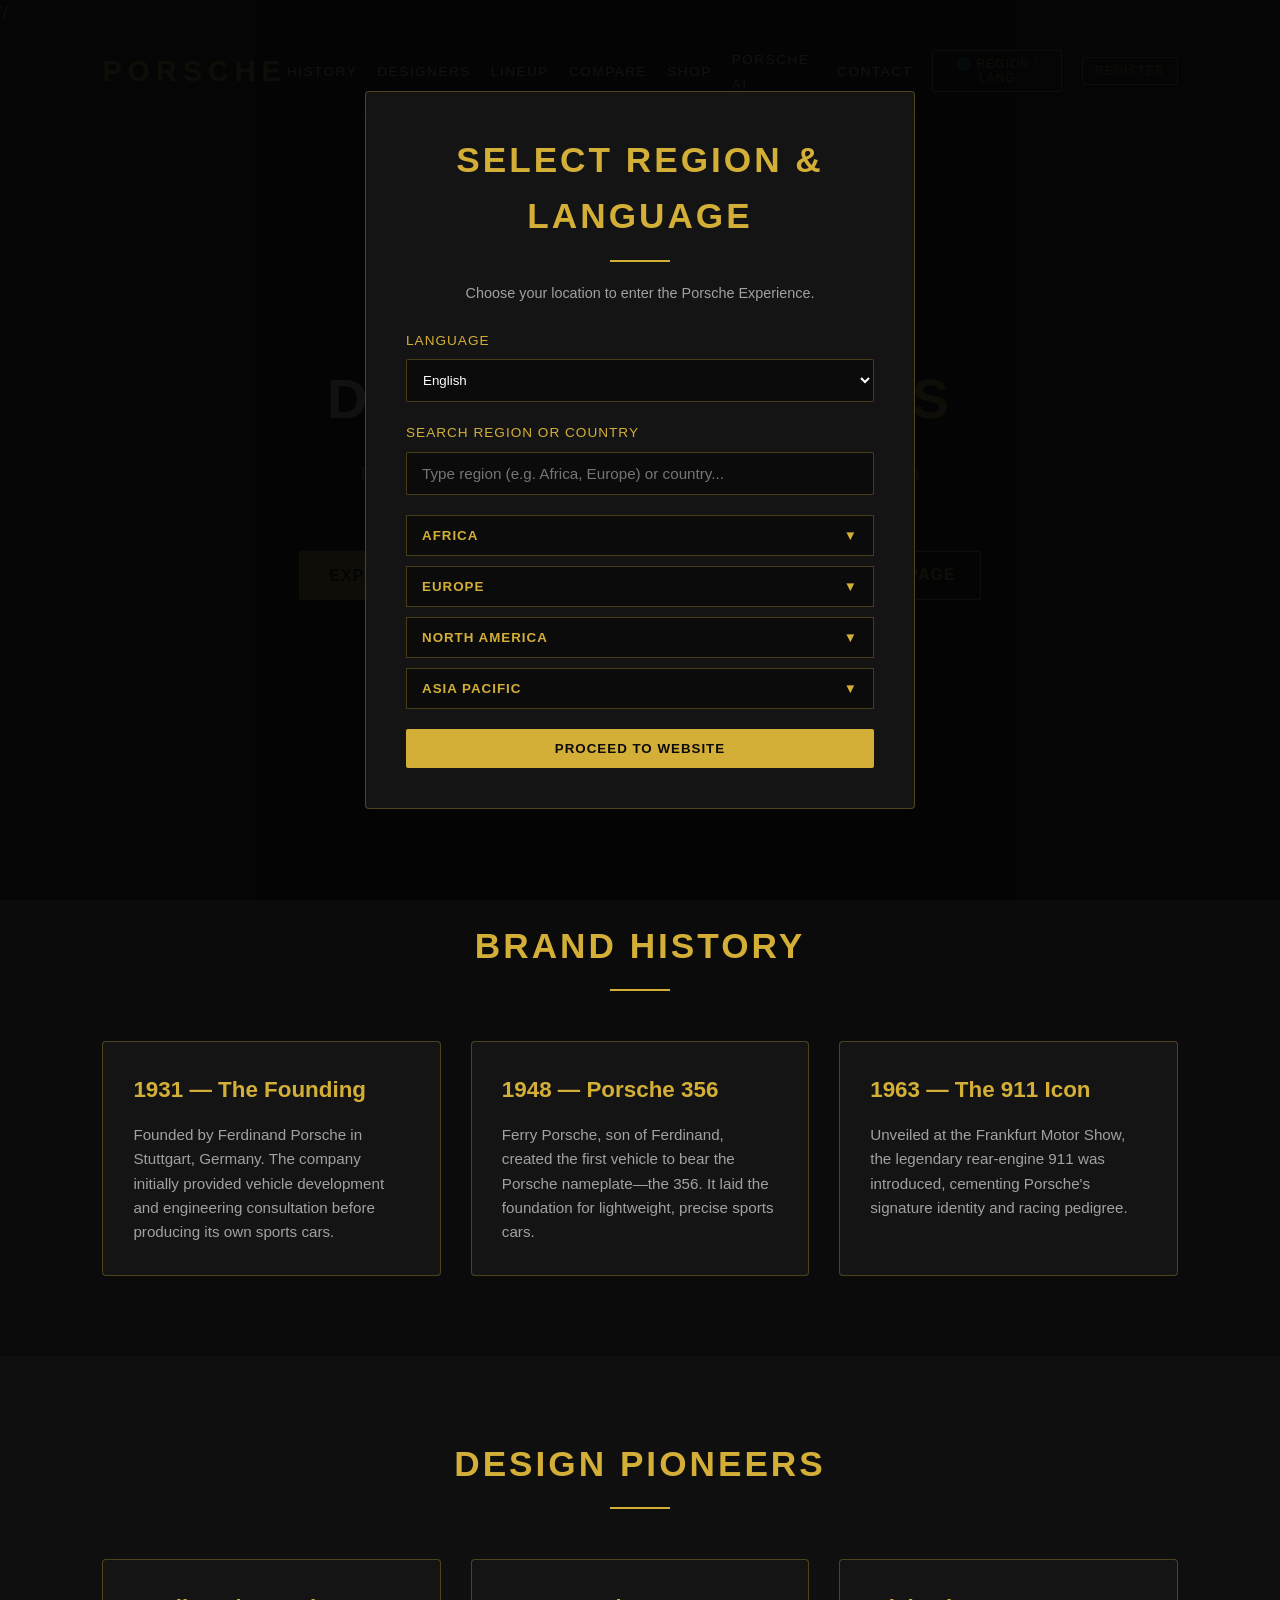
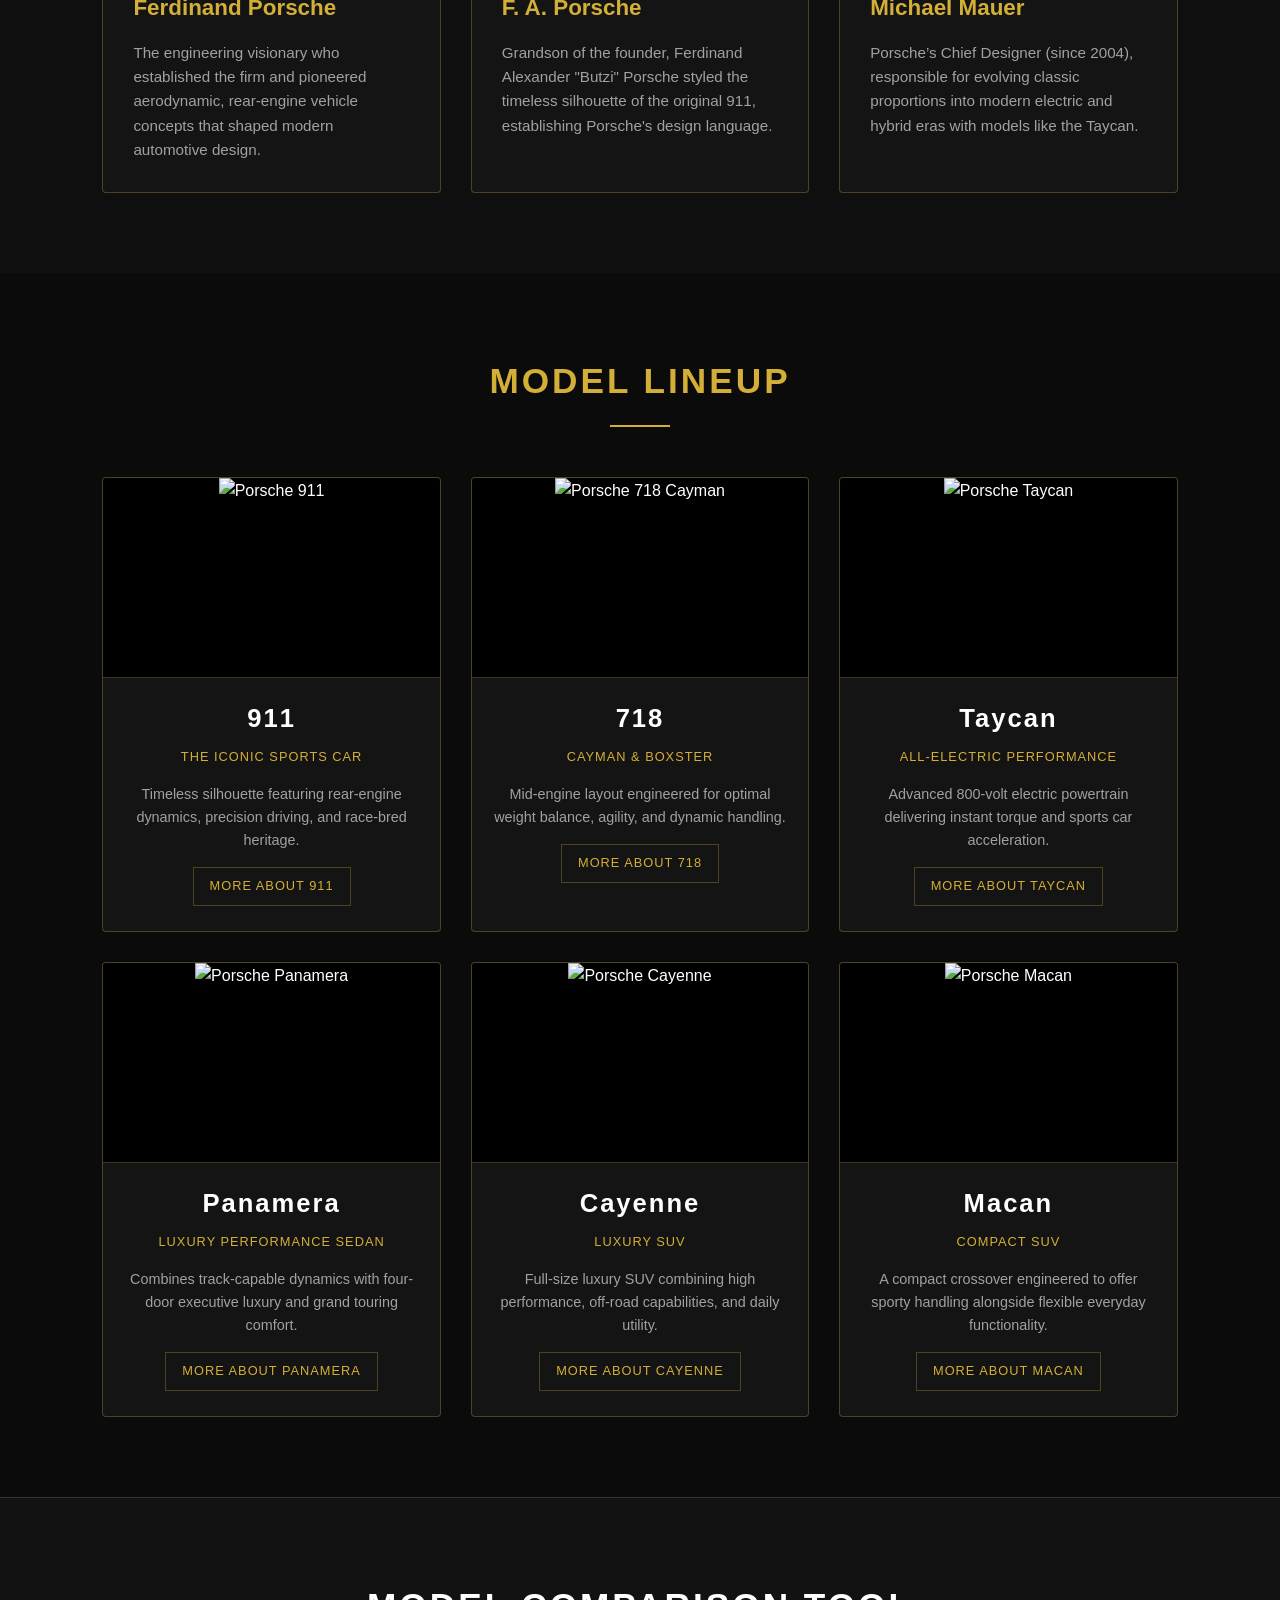
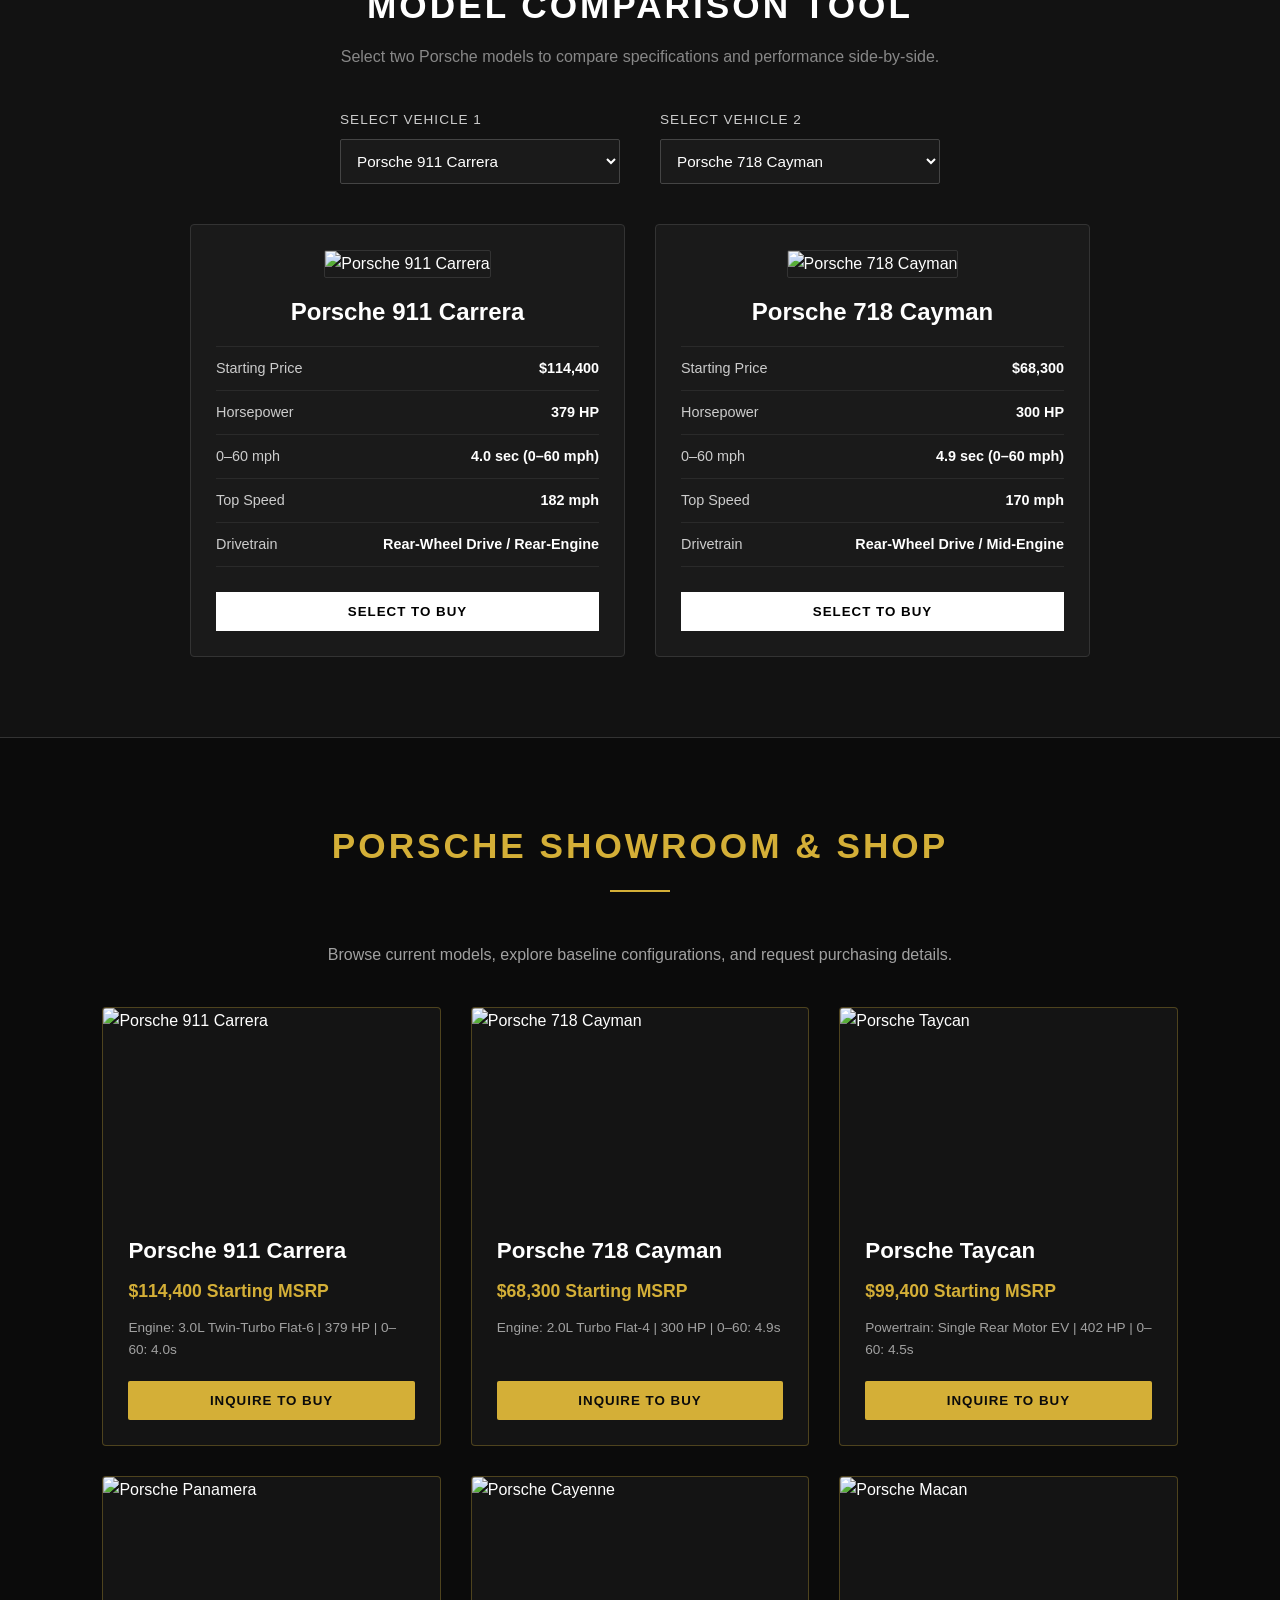
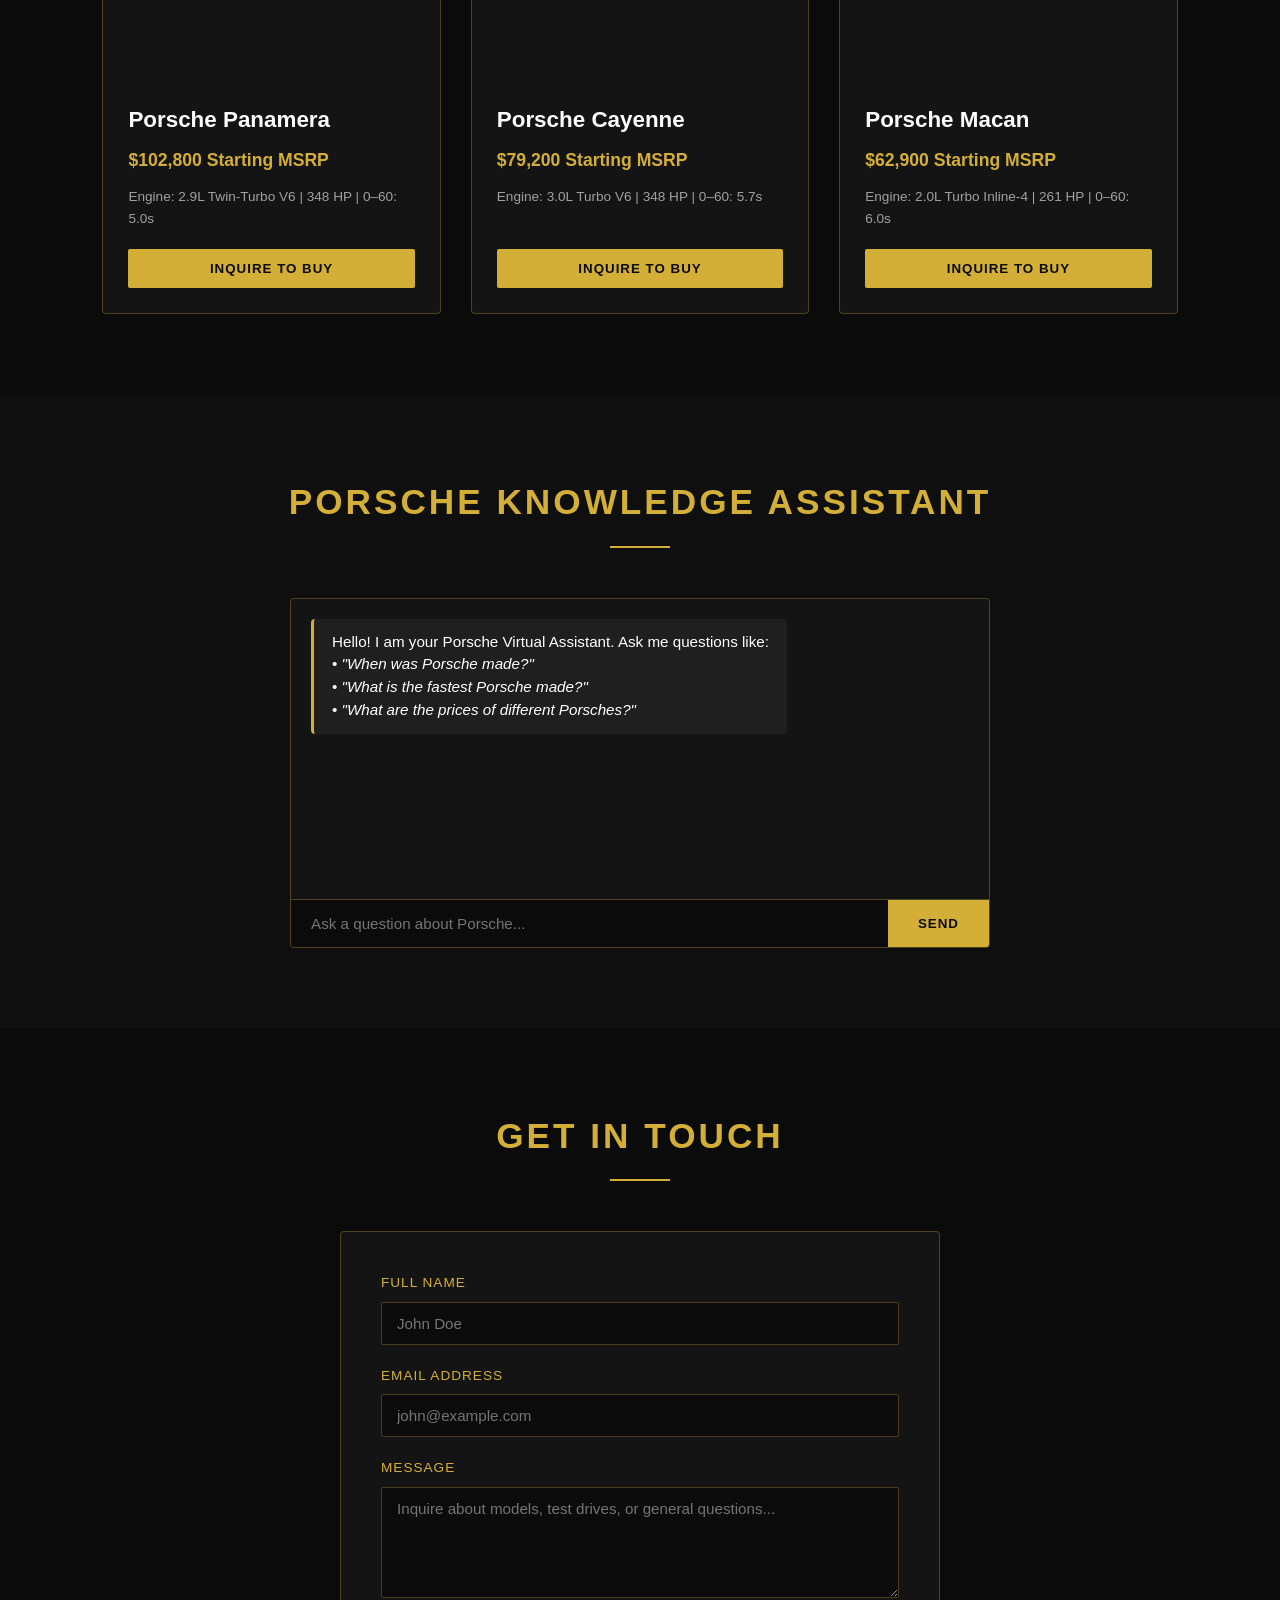
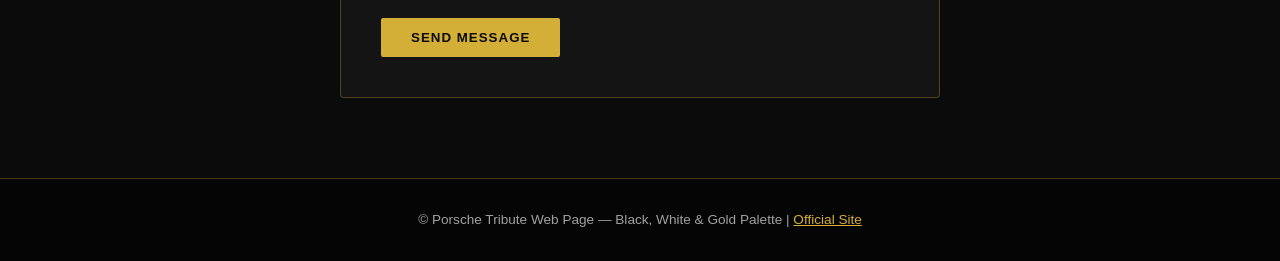
==== index.html @ 39c70fcd "Add files via upload" ====
<!DOCTYPE html>
<html lang="en">
<head>
  <meta charset="UTF-8">
  <meta name="viewport" content="width=device-width, initial-scale=1.0">
  <title>Porsche - Heritage, Compare & Shop</title>
  <link rel="stylesheet" href="newcss.css">
</head>
'/<body>

  <div id="regionGateway" class="gateway-overlay">
    <div class="gateway-card">
      <h2 class="section-title">Select Region & Language</h2>
      <p class="gateway-subtitle">Choose your location to enter the Porsche Experience.</p>
      
      <div class="form-group">
        <label for="languageSelect">Language</label>
        <select id="languageSelect">
          <option value="en">English</option>
          <option value="de">Deutsch (German)</option>
          <option value="fr">Français (French)</option>
          <option value="es">Español (Spanish)</option>
        </select>
      </div>

      <div class="form-group">
        <label for="regionSearch">Search Region or Country</label>
        <input type="text" id="regionSearch" placeholder="Type region (e.g. Africa, Europe) or country...">
      </div>

      <div class="region-list" id="regionList">
        <div class="region-item" data-region="africa">
          <button class="region-btn">Africa <span class="arrow">&#9660;</span></button>
          <ul class="country-list">
            <li><a href="#" class="country-link">South Africa</a></li>
            <li><a href="#" class="country-link">Egypt</a></li>
            <li><a href="#" class="country-link">Nigeria</a></li>
            <li><a href="#" class="country-link">Morocco</a></li>
            <li><a href="#" class="country-link">Kenya</a></li>
          </ul>
        </div>

        <div class="region-item" data-region="europe">
          <button class="region-btn">Europe <span class="arrow">&#9660;</span></button>
          <ul class="country-list">
            <li><a href="#" class="country-link">Germany</a></li>
            <li><a href="#" class="country-link">United Kingdom</a></li>
            <li><a href="#" class="country-link">France</a></li>
            <li><a href="#" class="country-link">Italy</a></li>
          </ul>
        </div>

        <div class="region-item" data-region="north america">
          <button class="region-btn">North America <span class="arrow">&#9660;</span></button>
          <ul class="country-list">
            <li><a href="#" class="country-link">United States</a></li>
            <li><a href="#" class="country-link">Canada</a></li>
            <li><a href="#" class="country-link">Mexico</a></li>
          </ul>
        </div>

        <div class="region-item" data-region="asia pacific">
          <button class="region-btn">Asia Pacific <span class="arrow">&#9660;</span></button>
          <ul class="country-list">
            <li><a href="#" class="country-link">Japan</a></li>
            <li><a href="#" class="country-link">China</a></li>
            <li><a href="#" class="country-link">Australia</a></li>
            <li><a href="#" class="country-link">Singapore</a></li>
          </ul>
        </div>
      </div>

      <button id="enterSiteBtn" class="btn" style="width: 100%; margin-top: 20px;">Proceed to Website</button>
    </div>
  </div>

  <header>
    <div class="logo">PORSCHE</div>
    <nav>
      <ul>
        <li><a href="#history">History</a></li>
        <li><a href="#designers">Designers</a></li>
        <li><a href="#models">Lineup</a></li>
        <li><a href="#compare">Compare</a></li>
        <li><a href="#shop">Shop</a></li>
        <li><a href="#ai-assistant">Porsche AI</a></li>
        <li><a href="#contact">Contact</a></li>
        <li><button class="btn-outline-sm" id="changeRegionBtn">🌐 Region / Lang</button></li>
        <li><button class="btn-outline-sm" id="openRegisterModal">Register</button></li>
      </ul>
    </nav>
  </header>

  <section class="hero">
    <div class="hero-badge" id="selectedRegionBadge">Region: Global | Lang: EN</div>
    <h1>Driven by <span>Dreams</span></h1>
    <p>Engineered with precision, designed for performance, and built on timeless heritage.</p>
    <div class="hero-buttons">
      <a href="#models" class="btn">Explore Lineup</a>
      <a href="#shop" class="btn-outline">Go to Shop</a>
      <a href="https://www.porsche.com" target="_blank" class="btn-outline">Official Porsche Page</a>
    </div>
  </section>

  <section id="history">
    <h2 class="section-title">Brand History</h2>
    <div class="history-grid">
      <div class="card">
        <h3>1931 — The Founding</h3>
        <p>Founded by Ferdinand Porsche in Stuttgart, Germany. The company initially provided vehicle development and engineering consultation before producing its own sports cars.</p>
      </div>
      <div class="card">
        <h3>1948 — Porsche 356</h3>
        <p>Ferry Porsche, son of Ferdinand, created the first vehicle to bear the Porsche nameplate—the 356. It laid the foundation for lightweight, precise sports cars.</p>
      </div>
      <div class="card">
        <h3>1963 — The 911 Icon</h3>
        <p>Unveiled at the Frankfurt Motor Show, the legendary rear-engine 911 was introduced, cementing Porsche's signature identity and racing pedigree.</p>
      </div>
    </div>
  </section>

  <section id="designers" class="dark-section">
    <h2 class="section-title">Design Pioneers</h2>
    <div class="history-grid">
      <div class="card">
        <h3>Ferdinand Porsche</h3>
        <p>The engineering visionary who established the firm and pioneered aerodynamic, rear-engine vehicle concepts that shaped modern automotive design.</p>
      </div>
      <div class="card">
        <h3>F. A. Porsche</h3>
        <p>Grandson of the founder, Ferdinand Alexander "Butzi" Porsche styled the timeless silhouette of the original 911, establishing Porsche's design language.</p>
      </div>
      <div class="card">
        <h3>Michael Mauer</h3>
        <p>Porsche’s Chief Designer (since 2004), responsible for evolving classic proportions into modern electric and hybrid eras with models like the Taycan.</p>
      </div>
    </div>
  </section>

  <section id="models">
    <h2 class="section-title">Model Lineup</h2>
    <div class="models-grid">
      
      <div class="model-card">
        <div class="image-container">
          <img src="https://images.unsplash.com/photo-1614162692292-7ac56d7f7f1e?auto=format&fit=crop&w=600&q=80" alt="Porsche 911">
        </div>
        <h3>911</h3>
        <span class="tag">The Iconic Sports Car</span>
        <p>Timeless silhouette featuring rear-engine dynamics, precision driving, and race-bred heritage.</p>
        <a href="https://www.porsche.com/usa/models/911/" target="_blank" class="btn-sm">More About 911</a>
      </div>

      <div class="model-card">
        <div class="image-container">
          <img src="https://images.unsplash.com/photo-1503376780353-7e6692767b70?auto=format&fit=crop&w=600&q=80" alt="Porsche 718 Cayman">
        </div>
        <h3>718</h3>
        <span class="tag">Cayman & Boxster</span>
        <p>Mid-engine layout engineered for optimal weight balance, agility, and dynamic handling.</p>
        <a href="https://www.porsche.com/usa/models/718/" target="_blank" class="btn-sm">More About 718</a>
      </div>

      <div class="model-card">
        <div class="image-container">
          <img src="https://images.unsplash.com/photo-1611821064430-0d40291d0f0b?auto=format&fit=crop&w=600&q=80" alt="Porsche Taycan">
        </div>
        <h3>Taycan</h3>
        <span class="tag">All-Electric Performance</span>
        <p>Advanced 800-volt electric powertrain delivering instant torque and sports car acceleration.</p>
        <a href="https://www.porsche.com/usa/models/taycan/" target="_blank" class="btn-sm">More About Taycan</a>
      </div>

      <div class="model-card">
        <div class="image-container">
          <img src="https://images.unsplash.com/photo-1580273916550-e323be2ae537?auto=format&fit=crop&w=600&q=80" alt="Porsche Panamera">
        </div>
        <h3>Panamera</h3>
        <span class="tag">Luxury Performance Sedan</span>
        <p>Combines track-capable dynamics with four-door executive luxury and grand touring comfort.</p>
        <a href="https://www.porsche.com/usa/models/panamera/" target="_blank" class="btn-sm">More About Panamera</a>
      </div>

      <div class="model-card">
        <div class="image-container">
          <img src="https://images.unsplash.com/photo-1542282088-72c9c27ed0cd?auto=format&fit=crop&w=600&q=80" alt="Porsche Cayenne">
        </div>
        <h3>Cayenne</h3>
        <span class="tag">Luxury SUV</span>
        <p>Full-size luxury SUV combining high performance, off-road capabilities, and daily utility.</p>
        <a href="https://www.porsche.com/usa/models/cayenne/" target="_blank" class="btn-sm">More About Cayenne</a>
      </div>

      <div class="model-card">
        <div class="image-container">
          <img src="https://images.unsplash.com/photo-1617814076367-b759c7d7e738?auto=format&fit=crop&w=600&q=80" alt="Porsche Macan">
        </div>
        <h3>Macan</h3>
        <span class="tag">Compact SUV</span>
        <p>A compact crossover engineered to offer sporty handling alongside flexible everyday functionality.</p>
        <a href="https://www.porsche.com/usa/models/macan/" target="_blank" class="btn-sm">More About Macan</a>
      </div>

    </div>
  </section>

  <section id="compare" class="compare-section">
    <h2 class="compare-title">Model Comparison Tool</h2>
    <p class="compare-subtitle">Select two Porsche models to compare specifications and performance side-by-side.</p>
    
    <div class="compare-selectors">
      <div class="select-box">
        <label for="carSelect1">Select Vehicle 1</label>
        <select id="carSelect1">
          <option value="911">Porsche 911 Carrera</option>
          <option value="718">Porsche 718 Cayman</option>
          <option value="taycan">Porsche Taycan</option>
          <option value="panamera">Porsche Panamera</option>
          <option value="cayenne">Porsche Cayenne</option>
          <option value="macan">Porsche Macan</option>
        </select>
      </div>

      <div class="select-box">
        <label for="carSelect2">Select Vehicle 2</label>
        <select id="carSelect2">
          <option value="718">Porsche 718 Cayman</option>
          <option value="911">Porsche 911 Carrera</option>
          <option value="taycan">Porsche Taycan</option>
          <option value="panamera">Porsche Panamera</option>
          <option value="cayenne">Porsche Cayenne</option>
          <option value="macan">Porsche Macan</option>
        </select>
      </div>
    </div>

    <div class="compare-grid">
      <div class="compare-card" id="compareCard1">
        </div>
      <div class="compare-card" id="compareCard2">
        </div>
    </div>
  </section>

  <section id="shop">
    <h2 class="section-title">Porsche Showroom & Shop</h2>
    <p style="text-align: center; color: var(--text-gray); margin-bottom: 40px;">Browse current models, explore baseline configurations, and request purchasing details.</p>
    
    <div class="shop-grid">
      <div class="shop-card">
        <img src="https://images.unsplash.com/photo-1614162692292-7ac56d7f7f1e?auto=format&fit=crop&w=600&q=80" alt="Porsche 911 Carrera">
        <div class="shop-content">
          <h3>Porsche 911 Carrera</h3>
          <p class="price">$114,400 Starting MSRP</p>
          <p class="desc">Engine: 3.0L Twin-Turbo Flat-6 | 379 HP | 0–60: 4.0s</p>
          <button class="btn buy-btn" data-model="Porsche 911 Carrera">Inquire to Buy</button>
        </div>
      </div>

      <div class="shop-card">
        <img src="https://images.unsplash.com/photo-1503376780353-7e6692767b70?auto=format&fit=crop&w=600&q=80" alt="Porsche 718 Cayman">
        <div class="shop-content">
          <h3>Porsche 718 Cayman</h3>
          <p class="price">$68,300 Starting MSRP</p>
          <p class="desc">Engine: 2.0L Turbo Flat-4 | 300 HP | 0–60: 4.9s</p>
          <button class="btn buy-btn" data-model="Porsche 718 Cayman">Inquire to Buy</button>
        </div>
      </div>

      <div class="shop-card">
        <img src="https://images.unsplash.com/photo-1611821064430-0d40291d0f0b?auto=format&fit=crop&w=600&q=80" alt="Porsche Taycan">
        <div class="shop-content">
          <h3>Porsche Taycan</h3>
          <p class="price">$99,400 Starting MSRP</p>
          <p class="desc">Powertrain: Single Rear Motor EV | 402 HP | 0–60: 4.5s</p>
          <button class="btn buy-btn" data-model="Porsche Taycan">Inquire to Buy</button>
        </div>
      </div>

      <div class="shop-card">
        <img src="https://images.unsplash.com/photo-1580273916550-e323be2ae537?auto=format&fit=crop&w=600&q=80" alt="Porsche Panamera">
        <div class="shop-content">
          <h3>Porsche Panamera</h3>
          <p class="price">$102,800 Starting MSRP</p>
          <p class="desc">Engine: 2.9L Twin-Turbo V6 | 348 HP | 0–60: 5.0s</p>
          <button class="btn buy-btn" data-model="Porsche Panamera">Inquire to Buy</button>
        </div>
      </div>

      <div class="shop-card">
        <img src="https://images.unsplash.com/photo-1542282088-72c9c27ed0cd?auto=format&fit=crop&w=600&q=80" alt="Porsche Cayenne">
        <div class="shop-content">
          <h3>Porsche Cayenne</h3>
          <p class="price">$79,200 Starting MSRP</p>
          <p class="desc">Engine: 3.0L Turbo V6 | 348 HP | 0–60: 5.7s</p>
          <button class="btn buy-btn" data-model="Porsche Cayenne">Inquire to Buy</button>
        </div>
      </div>

      <div class="shop-card">
        <img src="https://images.unsplash.com/photo-1617814076367-b759c7d7e738?auto=format&fit=crop&w=600&q=80" alt="Porsche Macan">
        <div class="shop-content">
          <h3>Porsche Macan</h3>
          <p class="price">$62,900 Starting MSRP</p>
          <p class="desc">Engine: 2.0L Turbo Inline-4 | 261 HP | 0–60: 6.0s</p>
          <button class="btn buy-btn" data-model="Porsche Macan">Inquire to Buy</button>
        </div>
      </div>
    </div>
  </section>

  <section id="ai-assistant" class="dark-section">
    <h2 class="section-title">Porsche Knowledge Assistant</h2>
    <div class="ai-chat-container">
      <div class="chat-window" id="chatWindow">
        <div class="chat-message ai">
          Hello! I am your Porsche Virtual Assistant. Ask me questions like:
          <br>• <em>"When was Porsche made?"</em>
          <br>• <em>"What is the fastest Porsche made?"</em>
          <br>• <em>"What are the prices of different Porsches?"</em>
        </div>
      </div>
      <form id="chatForm" class="chat-input-area">
        <input type="text" id="userInput" placeholder="Ask a question about Porsche..." required autocomplete="off">
        <button type="submit" class="btn">Send</button>
      </form>
    </div>
  </section>

  <section id="contact">
    <h2 class="section-title">Get In Touch</h2>
    <form class="form-container" id="contactForm">
      <div class="form-group">
        <label for="contactName">Full Name</label>
        <input type="text" id="contactName" placeholder="John Doe" required>
      </div>
      <div class="form-group">
        <label for="contactEmail">Email Address</label>
        <input type="email" id="contactEmail" placeholder="john@example.com" required>
      </div>
      <div class="form-group">
        <label for="contactMessage">Message</label>
        <textarea id="contactMessage" rows="5" placeholder="Inquire about models, test drives, or general questions..." required></textarea>
      </div>
      <button type="submit" class="btn">Send Message</button>
    </form>
  </section>

  <div class="modal-backdrop" id="registerModal">
    <div class="modal-content">
      <span class="close-modal" id="closeRegisterModal">&times;</span>
      <h2 class="section-title" style="margin-bottom: 20px;">Create Porsche Account</h2>
      <form id="registerForm">
        <div class="form-group">
          <label for="regUsername">Username</label>
          <input type="text" id="regUsername" placeholder="Choose a username" required>
        </div>
        <div class="form-group">
          <label for="regEmail">Email Address</label>
          <input type="email" id="regEmail" placeholder="yourname@domain.com" required>
        </div>
        <div class="form-group">
          <label for="regPassword">Password</label>
          <input type="password" id="regPassword" placeholder="Enter password" required>
        </div>
        <button type="submit" class="btn" style="width: 100%;">Create Account</button>
      </form>
    </div>
  </div>

  <footer>
    <p>&copy; Porsche Tribute Web Page — Black, White & Gold Palette | <a href="https://www.porsche.com" target="_blank" style="color: var(--gold);">Official Site</a></p>
  </footer>

  <script src="por.js"></script>
</body>
</html>
---- newcss.css ----
/* RESET & BASE STYLES */
* {
  margin: 0;
  padding: 0;
  box-sizing: border-box;
  font-family: 'Segoe UI', Tahoma, Geneva, Verdana, sans-serif;
}

:root {
  --bg-black: #0b0b0b;
  --card-bg: #141414;
  --gold: #d4af37;
  --gold-hover: #f3e5ab;
  --text-white: #ffffff;
  --text-gray: #a1a1a1;
  --border-gold: rgba(212, 175, 55, 0.3);
}

body {
  background-color: var(--bg-black);
  color: var(--text-white);
  line-height: 1.6;
}

/* REGION GATEWAY OVERLAY */
.gateway-overlay {
  position: fixed;
  top: 0;
  left: 0;
  width: 100%;
  height: 100%;
  background-color: rgba(5, 5, 5, 0.95);
  z-index: 3000;
  display: flex;
  justify-content: center;
  align-items: center;
  padding: 20px;
}

.gateway-card {
  background-color: var(--card-bg);
  border: 1px solid var(--border-gold);
  padding: 40px;
  max-width: 550px;
  width: 100%;
  max-height: 90vh;
  overflow-y: auto;
  border-radius: 4px;
}

.gateway-subtitle {
  text-align: center;
  color: var(--text-gray);
  margin-top: -30px;
  margin-bottom: 25px;
  font-size: 0.9rem;
}

.gateway-card select {
  width: 100%;
  padding: 12px;
  background-color: #0b0b0b;
  border: 1px solid var(--border-gold);
  color: var(--text-white);
  border-radius: 2px;
  outline: none;
}

.region-list {
  margin-top: 15px;
  display: flex;
  flex-direction: column;
  gap: 10px;
}

.region-btn {
  width: 100%;
  padding: 12px 15px;
  background-color: #0b0b0b;
  border: 1px solid var(--border-gold);
  color: var(--gold);
  text-align: left;
  font-weight: bold;
  cursor: pointer;
  display: flex;
  justify-content: space-between;
  align-items: center;
  text-transform: uppercase;
  letter-spacing: 1px;
}

.country-list {
  display: none;
  list-style: none;
  padding: 10px 15px;
  background-color: #1a1a1a;
  border: 1px solid rgba(212, 175, 55, 0.1);
  margin-top: -1px;
}

.country-list.active {
  display: block;
}

.country-list li {
  padding: 6px 0;
}

.country-link {
  color: var(--text-gray);
  text-decoration: none;
  font-size: 0.9rem;
  transition: color 0.2s;
}

.country-link:hover {
  color: var(--gold);
}

/* NAVIGATION */
header {
  display: flex;
  justify-content: space-between;
  align-items: center;
  padding: 20px 8%;
  background: rgba(11, 11, 11, 0.95);
  position: sticky;
  top: 0;
  z-index: 1000;
  border-bottom: 1px solid var(--border-gold);
}

.logo {
  font-size: 1.8rem;
  font-weight: 800;
  letter-spacing: 6px;
  color: var(--gold);
  text-transform: uppercase;
}

nav ul {
  display: flex;
  list-style: none;
  gap: 20px;
  align-items: center;
}

nav a {
  color: var(--text-white);
  text-decoration: none;
  font-size: 0.85rem;
  text-transform: uppercase;
  letter-spacing: 1.5px;
  transition: color 0.3s;
}

nav a:hover {
  color: var(--gold);
}

/* BUTTON STYLES */
.btn {
  display: inline-block;
  padding: 12px 30px;
  color: var(--bg-black);
  background-color: var(--gold);
  text-decoration: none;
  font-weight: bold;
  text-transform: uppercase;
  letter-spacing: 1px;
  border: none;
  border-radius: 2px;
  cursor: pointer;
  transition: background-color 0.3s, transform 0.2s;
}

.btn:hover {
  background-color: var(--gold-hover);
  transform: translateY(-2px);
}

.btn-outline {
  display: inline-block;
  padding: 10px 24px;
  color: var(--gold);
  background-color: transparent;
  border: 1px solid var(--gold);
  text-decoration: none;
  font-weight: bold;
  text-transform: uppercase;
  letter-spacing: 1px;
  border-radius: 2px;
  cursor: pointer;
  transition: all 0.3s;
}

.btn-outline:hover {
  background-color: var(--gold);
  color: var(--bg-black);
}

.btn-outline-sm {
  padding: 6px 12px;
  font-size: 0.75rem;
  color: var(--gold);
  background: transparent;
  border: 1px solid var(--gold);
  cursor: pointer;
  border-radius: 2px;
  text-transform: uppercase;
  letter-spacing: 1px;
}

.btn-outline-sm:hover {
  background-color: var(--gold);
  color: var(--bg-black);
}

.btn-sm {
  display: inline-block;
  margin-top: 15px;
  padding: 8px 16px;
  color: var(--gold);
  border: 1px solid var(--border-gold);
  text-decoration: none;
  font-size: 0.8rem;
  text-transform: uppercase;
  letter-spacing: 1px;
  transition: all 0.3s;
}

.btn-sm:hover {
  border-color: var(--gold);
  background-color: var(--gold);
  color: var(--bg-black);
}

/* HERO SECTION */
.hero {
  height: 80vh;
  display: flex;
  flex-direction: column;
  justify-content: center;
  align-items: center;
  text-align: center;
  padding: 0 20px;
  background: radial-gradient(circle at center, #1f1a0d 0%, var(--bg-black) 70%);
  border-bottom: 1px solid var(--border-gold);
  position: relative;
}

.hero-badge {
  position: absolute;
  top: 20px;
  padding: 4px 12px;
  border: 1px solid var(--border-gold);
  color: var(--gold);
  font-size: 0.75rem;
  text-transform: uppercase;
  letter-spacing: 1px;
  border-radius: 2px;
}

.hero h1 {
  font-size: 3.5rem;
  text-transform: uppercase;
  letter-spacing: 4px;
  margin-bottom: 15px;
  color: var(--text-white);
}

.hero span {
  color: var(--gold);
}

.hero p {
  font-size: 1.2rem;
  color: var(--text-gray);
  max-width: 600px;
  margin-bottom: 30px;
}

.hero-buttons {
  display: flex;
  gap: 15px;
}

/* SECTIONS GENERAL */
section {
  padding: 80px 8%;
}

.dark-section {
  background-color: #0f0f0f;
}

.section-title {
  text-align: center;
  font-size: 2.2rem;
  text-transform: uppercase;
  letter-spacing: 3px;
  margin-bottom: 50px;
  color: var(--gold);
  position: relative;
}

.section-title::after {
  content: '';
  display: block;
  width: 60px;
  height: 2px;
  background-color: var(--gold);
  margin: 15px auto 0;
}

/* HISTORY & DESIGNERS */
.history-grid {
  display: grid;
  grid-template-columns: repeat(auto-fit, minmax(300px, 1fr));
  gap: 30px;
}

.card {
  background-color: var(--card-bg);
  border: 1px solid var(--border-gold);
  padding: 30px;
  border-radius: 4px;
  transition: transform 0.3s, border-color 0.3s;
}

.card:hover {
  transform: translateY(-5px);
  border-color: var(--gold);
}

.card h3 {
  font-size: 1.4rem;
  color: var(--gold);
  margin-bottom: 15px;
}

.card p {
  color: var(--text-gray);
  font-size: 0.95rem;
}

/* MODELS GRID */
.models-grid {
  display: grid;
  grid-template-columns: repeat(auto-fit, minmax(300px, 1fr));
  gap: 30px;
}

.model-card {
  background-color: var(--card-bg);
  border: 1px solid var(--border-gold);
  border-radius: 4px;
  overflow: hidden;
  text-align: center;
  padding-bottom: 25px;
  transition: border-color 0.3s, transform 0.3s;
}

.model-card:hover {
  border-color: var(--gold);
  transform: translateY(-5px);
}

.image-container {
  width: 100%;
  height: 200px;
  overflow: hidden;
  background-color: #000;
  margin-bottom: 20px;
  border-bottom: 1px solid var(--border-gold);
}

.image-container img {
  width: 100%;
  height: 100%;
  object-fit: cover;
  transition: transform 0.5s;
}

.model-card:hover .image-container img {
  transform: scale(1.05);
}

.model-card h3 {
  font-size: 1.6rem;
  letter-spacing: 2px;
  margin-bottom: 5px;
}

.model-card .tag {
  display: inline-block;
  color: var(--gold);
  font-size: 0.8rem;
  text-transform: uppercase;
  letter-spacing: 1px;
  margin-bottom: 15px;
}

.model-card p {
  color: var(--text-gray);
  font-size: 0.9rem;
  padding: 0 20px;
}

/* COMPARISON TOOL (BLACK, WHITE & GREY THEME) */
.compare-section {
  background-color: #121212;
  border-top: 1px solid #333;
  border-bottom: 1px solid #333;
}

.compare-title {
  text-align: center;
  font-size: 2.2rem;
  text-transform: uppercase;
  letter-spacing: 3px;
  margin-bottom: 10px;
  color: #ffffff;
}

.compare-subtitle {
  text-align: center;
  color: #888888;
  margin-bottom: 40px;
}

.compare-selectors {
  display: flex;
  justify-content: center;
  gap: 40px;
  margin-bottom: 40px;
  flex-wrap: wrap;
}

.select-box {
  display: flex;
  flex-direction: column;
  width: 280px;
}

.select-box label {
  color: #cccccc;
  font-size: 0.85rem;
  text-transform: uppercase;
  letter-spacing: 1px;
  margin-bottom: 8px;
}

.select-box select {
  padding: 12px;
  background-color: #1a1a1a;
  border: 1px solid #444;
  color: #ffffff;
  border-radius: 2px;
  font-size: 0.95rem;
  outline: none;
}

.compare-grid {
  display: grid;
  grid-template-columns: repeat(auto-fit, minmax(320px, 1fr));
  gap: 30px;
  max-width: 900px;
  margin: 0 auto;
}

.compare-card {
  background-color: #1a1a1a;
  border: 1px solid #333;
  padding: 25px;
  border-radius: 4px;
  text-align: center;
}

.compare-card img {
  width: 100%;
  height: 180px;
  object-fit: cover;
  border-radius: 2px;
  margin-bottom: 15px;
  border: 1px solid #333;
}

.compare-card h3 {
  font-size: 1.5rem;
  color: #ffffff;
  margin-bottom: 15px;
}

.stat-list {
  list-style: none;
  text-align: left;
  margin-bottom: 25px;
  border-top: 1px solid #2a2a2a;
}

.stat-list li {
  padding: 10px 0;
  border-bottom: 1px solid #2a2a2a;
  color: #cccccc;
  font-size: 0.9rem;
  display: flex;
  justify-content: space-between;
}

.stat-list li strong {
  color: #ffffff;
}

.compare-buy-btn {
  width: 100%;
  padding: 12px;
  background-color: #ffffff;
  color: #000000;
  border: none;
  font-weight: bold;
  text-transform: uppercase;
  letter-spacing: 1px;
  cursor: pointer;
  transition: background-color 0.2s;
}

.compare-buy-btn:hover {
  background-color: #cccccc;
}

/* SHOPPING SECTION */
.shop-grid {
  display: grid;
  grid-template-columns: repeat(auto-fit, minmax(300px, 1fr));
  gap: 30px;
}

.shop-card {
  background-color: var(--card-bg);
  border: 1px solid var(--border-gold);
  border-radius: 4px;
  overflow: hidden;
  display: flex;
  flex-direction: column;
}

.shop-card img {
  width: 100%;
  height: 200px;
  object-fit: cover;
}

.shop-content {
  padding: 25px;
  display: flex;
  flex-direction: column;
  flex: 1;
}

.shop-content h3 {
  font-size: 1.4rem;
  color: var(--text-white);
  margin-bottom: 8px;
}

.shop-content .price {
  color: var(--gold);
  font-weight: bold;
  font-size: 1.1rem;
  margin-bottom: 12px;
}

.shop-content .desc {
  color: var(--text-gray);
  font-size: 0.85rem;
  margin-bottom: 20px;
  flex: 1;
}

/* AI CHAT CONTAINER */
.ai-chat-container {
  max-width: 700px;
  margin: 0 auto;
  background-color: var(--card-bg);
  border: 1px solid var(--border-gold);
  border-radius: 4px;
  overflow: hidden;
}

.chat-window {
  height: 300px;
  padding: 20px;
  overflow-y: auto;
  display: flex;
  flex-direction: column;
  gap: 15px;
}

.chat-message {
  padding: 12px 18px;
  border-radius: 4px;
  font-size: 0.95rem;
  max-width: 85%;
  line-height: 1.5;
}

.chat-message.ai {
  background-color: #1f1f1f;
  color: var(--text-white);
  border-left: 3px solid var(--gold);
  align-self: flex-start;
}

.chat-message.user {
  background-color: var(--gold);
  color: var(--bg-black);
  align-self: flex-end;
  font-weight: 600;
}

.chat-input-area {
  display: flex;
  border-top: 1px solid var(--border-gold);
}

.chat-input-area input {
  flex: 1;
  padding: 15px 20px;
  background-color: #0b0b0b;
  border: none;
  color: var(--text-white);
  font-size: 0.95rem;
  outline: none;
}

.chat-input-area button {
  border-radius: 0;
}

/* FORMS (CONTACT & REGISTER) */
.form-container {
  max-width: 600px;
  margin: 0 auto;
  background-color: var(--card-bg);
  padding: 40px;
  border: 1px solid var(--border-gold);
  border-radius: 4px;
}

.form-group {
  margin-bottom: 20px;
  display: flex;
  flex-direction: column;
}

.form-group label {
  color: var(--gold);
  font-size: 0.85rem;
  text-transform: uppercase;
  letter-spacing: 1px;
  margin-bottom: 8px;
}

.form-group input, .form-group textarea {
  padding: 12px 15px;
  background-color: #0b0b0b;
  border: 1px solid var(--border-gold);
  color: var(--text-white);
  border-radius: 2px;
  font-size: 0.95rem;
  outline: none;
}

.form-group input:focus, .form-group textarea:focus {
  border-color: var(--gold);
}

/* MODAL */
.modal-backdrop {
  display: none;
  position: fixed;
  top: 0;
  left: 0;
  width: 100%;
  height: 100%;
  background-color: rgba(0, 0, 0, 0.85);
  z-index: 2000;
  justify-content: center;
  align-items: center;
}

.modal-content {
  background-color: var(--card-bg);
  border: 1px solid var(--border-gold);
  padding: 40px;
  width: 90%;
  max-width: 450px;
  border-radius: 4px;
  position: relative;
}

.close-modal {
  position: absolute;
  top: 15px;
  right: 20px;
  color: var(--gold);
  font-size: 1.8rem;
  cursor: pointer;
}

/* FOOTER */
footer {
  background-color: #050505;
  text-align: center;
  padding: 30px;
  border-top: 1px solid var(--border-gold);
  color: var(--text-gray);
  font-size: 0.85rem;
}
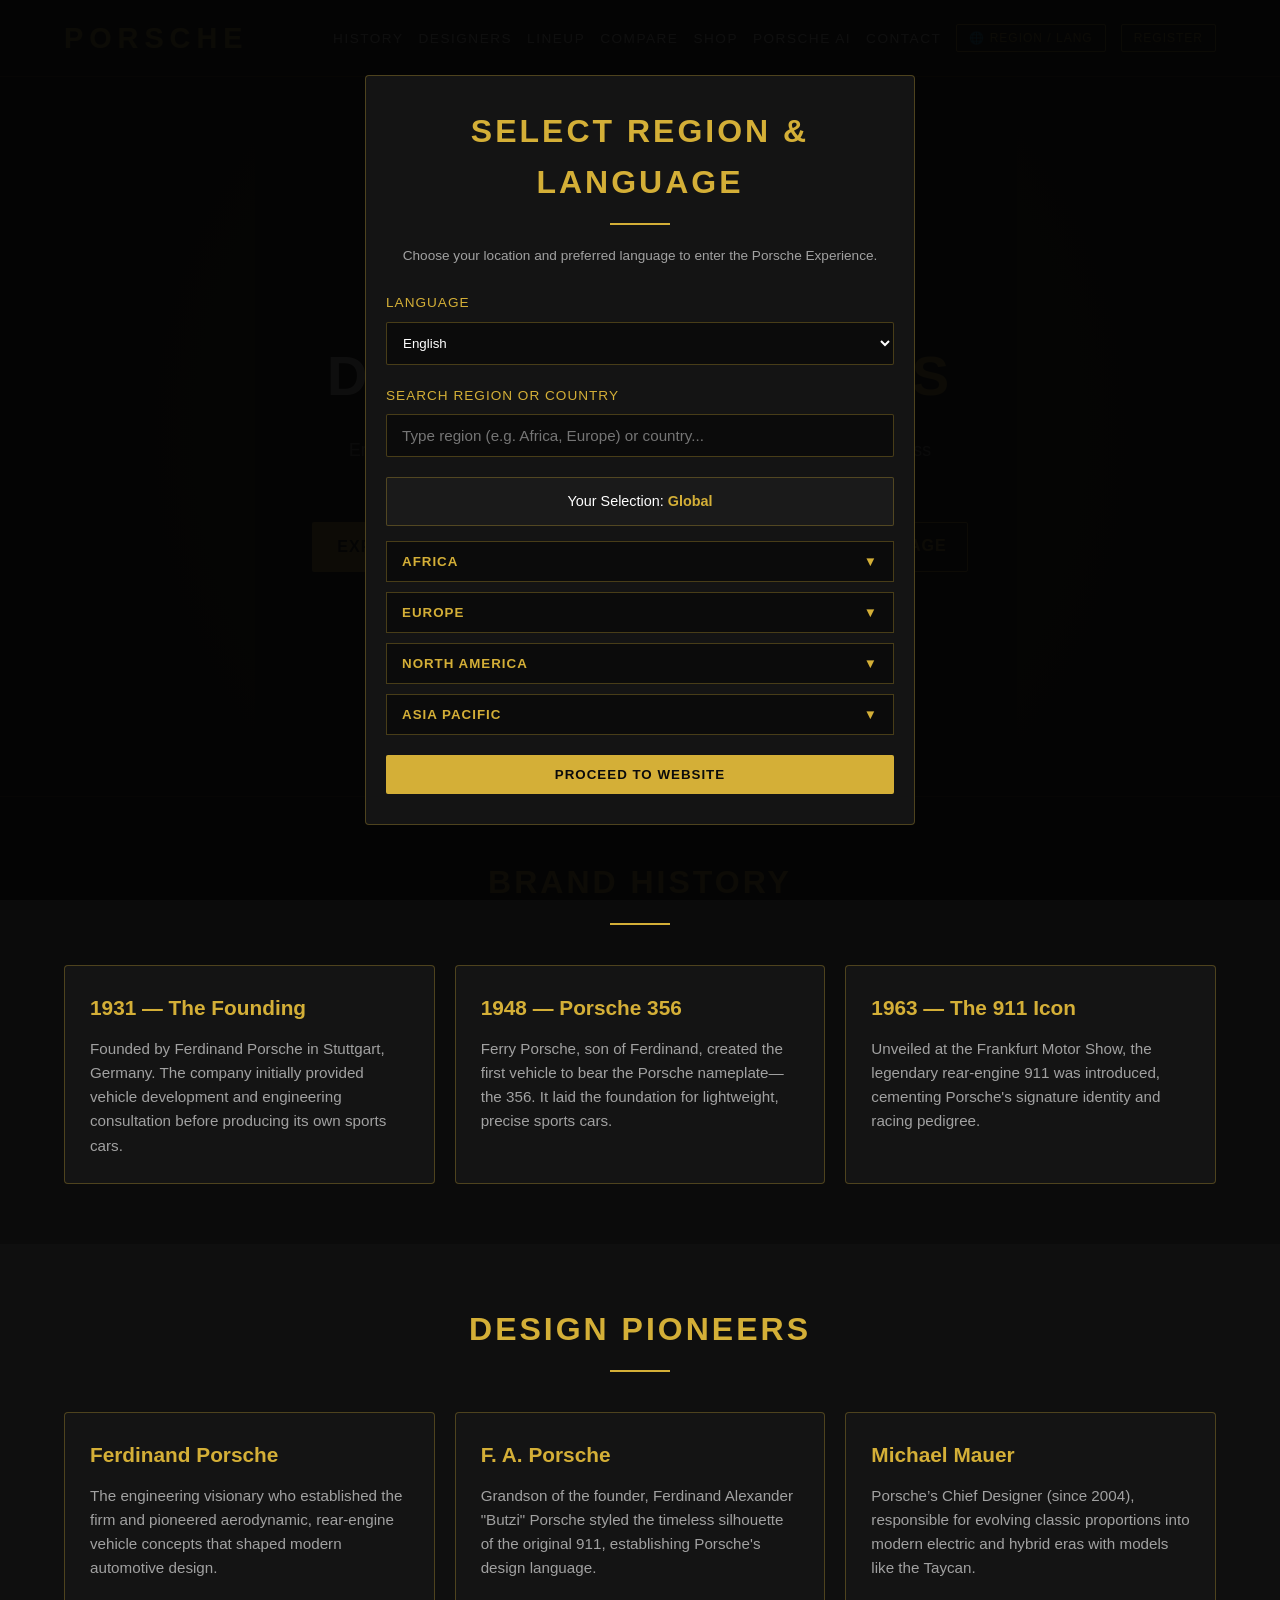
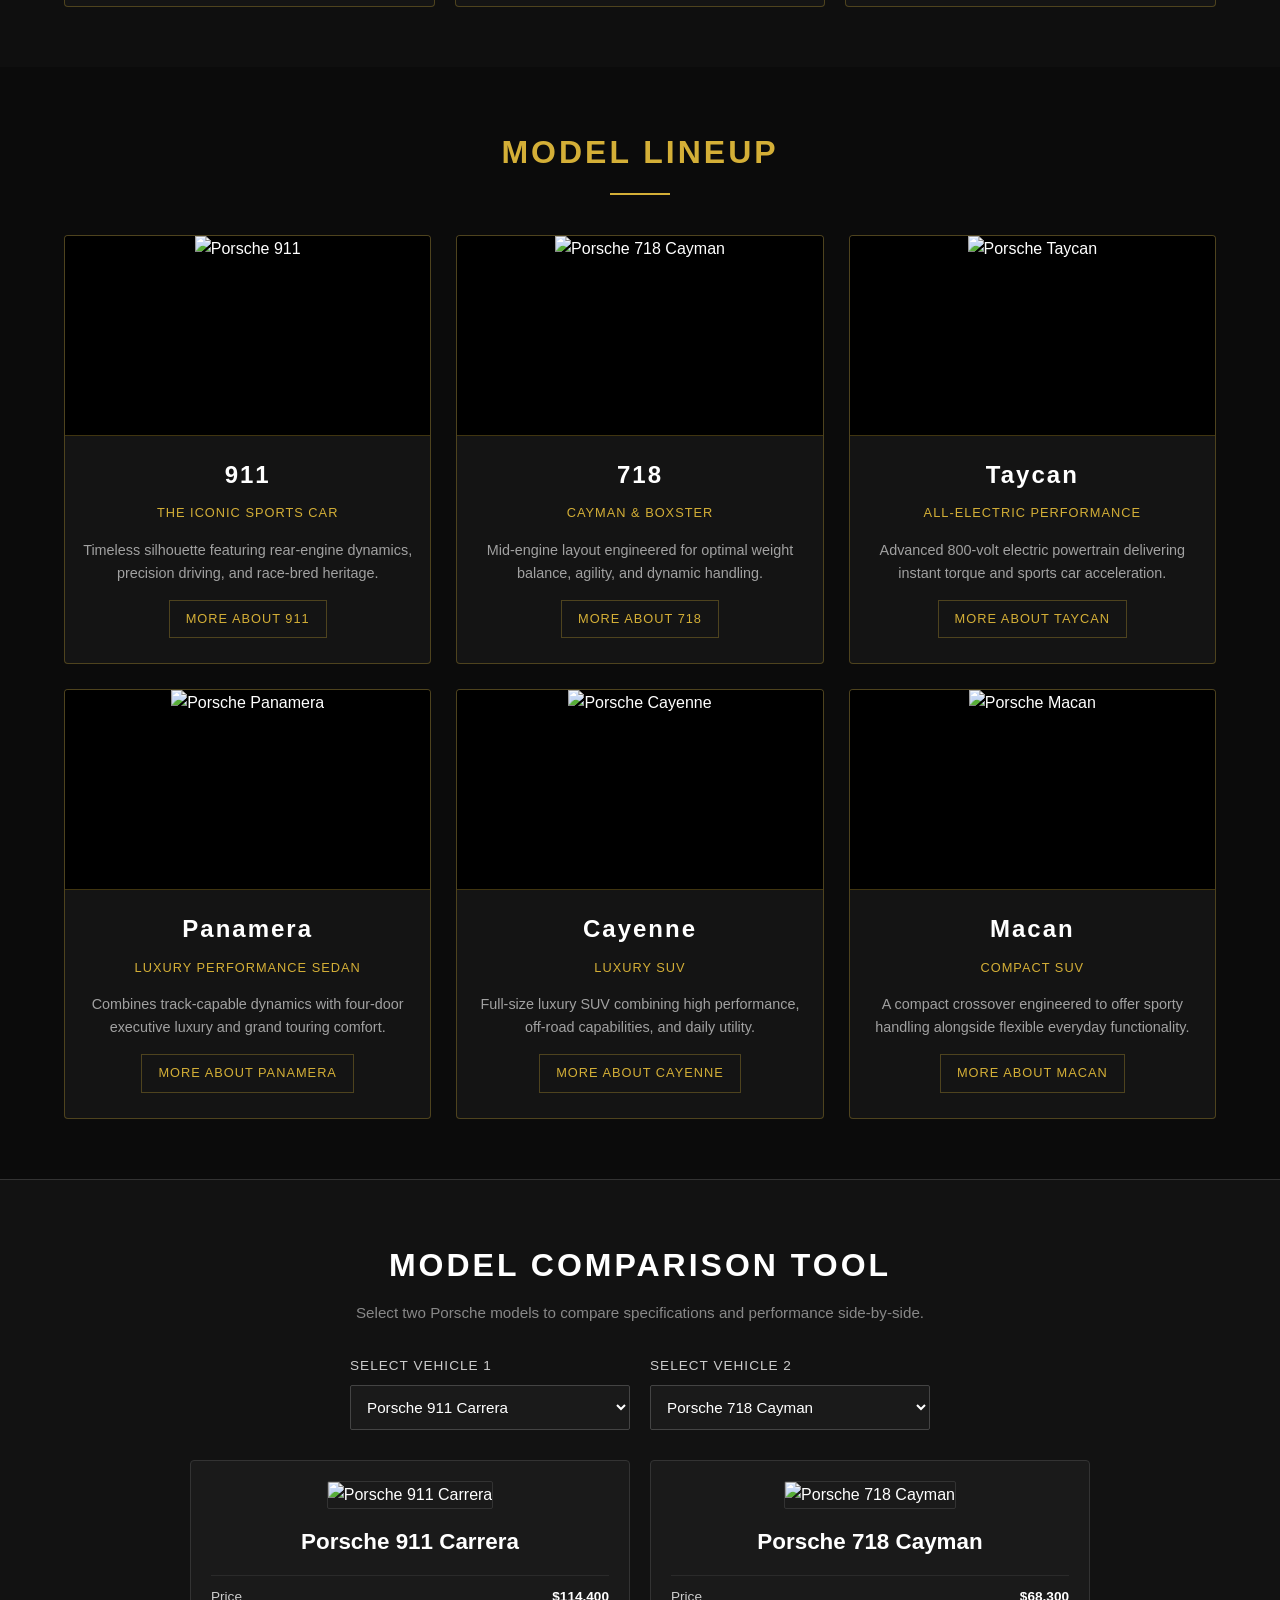
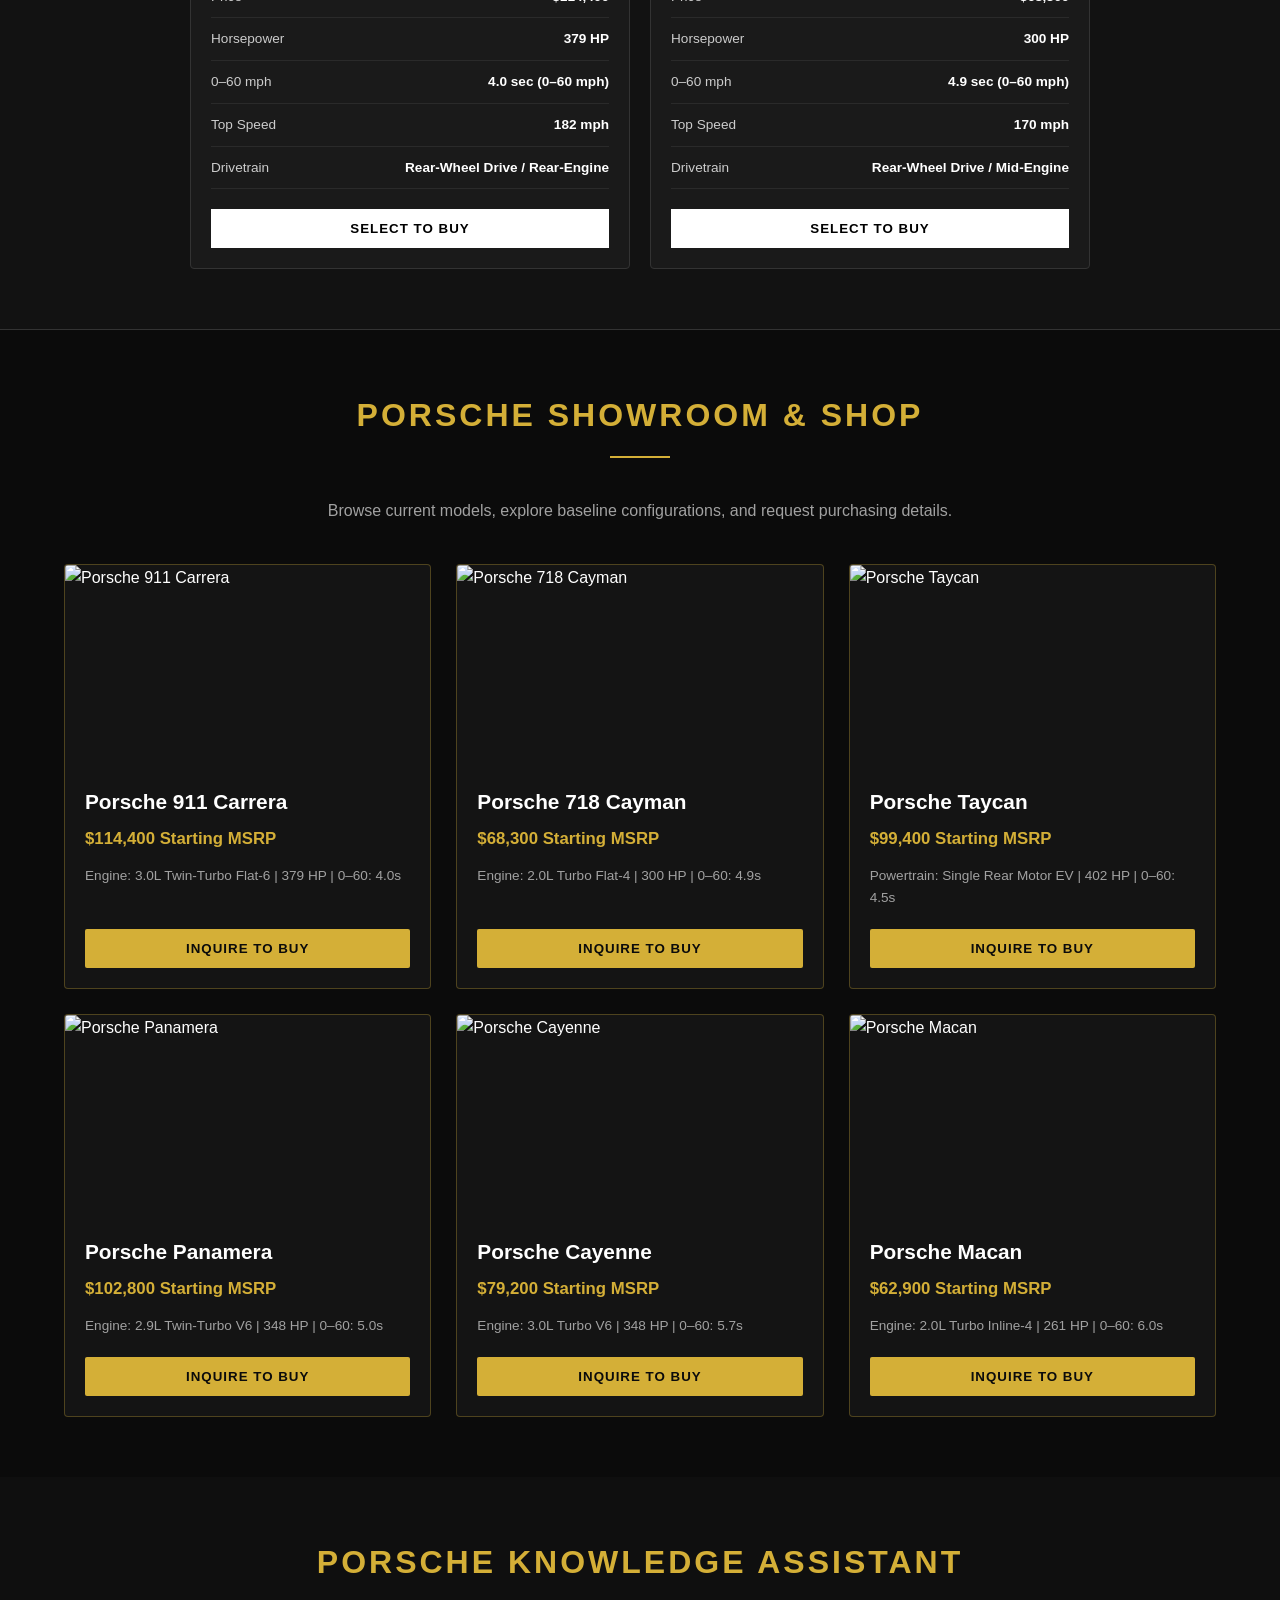
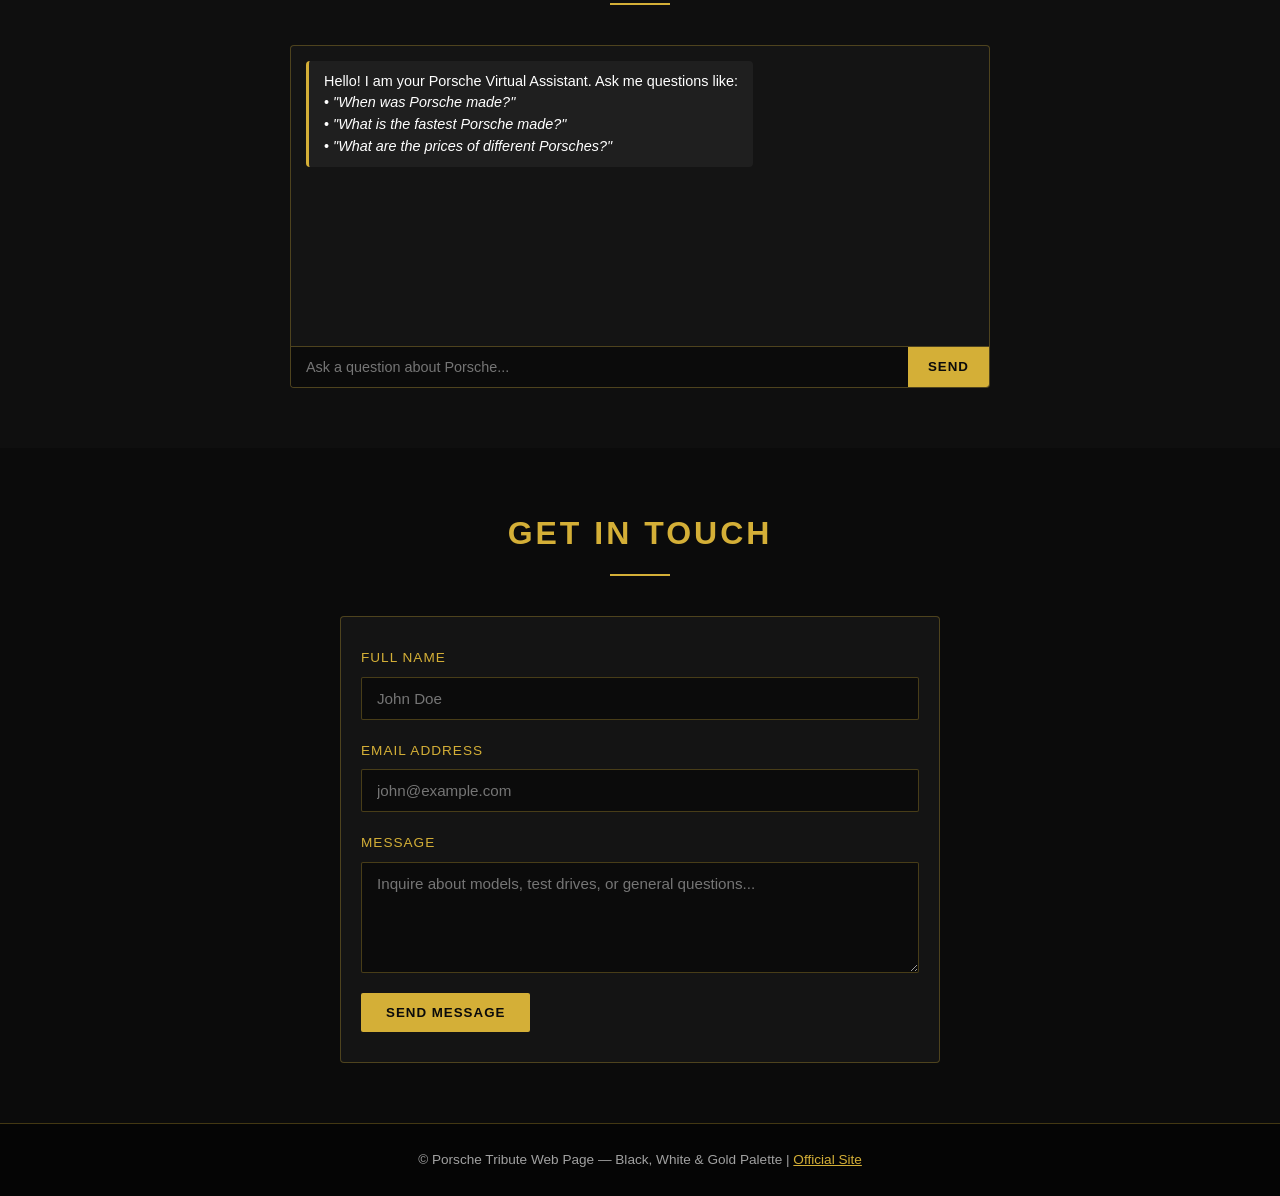
==== commit 00f16d37: "Add files via upload" ====
--- a/index.html
+++ b/index.html
@@ -6,15 +6,15 @@
   <title>Porsche - Heritage, Compare & Shop</title>
   <link rel="stylesheet" href="newcss.css">
 </head>
-'/<body>
+<body>
 
   <div id="regionGateway" class="gateway-overlay">
     <div class="gateway-card">
-      <h2 class="section-title">Select Region & Language</h2>
-      <p class="gateway-subtitle">Choose your location to enter the Porsche Experience.</p>
+      <h2 class="section-title" data-i18n="select_region_lang">Select Region & Language</h2>
+      <p class="gateway-subtitle" data-i18n="gateway_subtitle">Choose your location and preferred language to enter the Porsche Experience.</p>
       
       <div class="form-group">
-        <label for="languageSelect">Language</label>
+        <label for="languageSelect" data-i18n="label_language">Language</label>
         <select id="languageSelect">
           <option value="en">English</option>
           <option value="de">Deutsch (German)</option>
@@ -24,53 +24,57 @@
       </div>
 
       <div class="form-group">
-        <label for="regionSearch">Search Region or Country</label>
+        <label for="regionSearch" data-i18n="label_search_region">Search Region or Country</label>
         <input type="text" id="regionSearch" placeholder="Type region (e.g. Africa, Europe) or country...">
+      </div>
+
+      <div id="selectionConfirmation" class="selection-confirmation">
+        <span data-i18n="your_selection">Your Selection:</span> <strong id="selectedRegionText">Global</strong>
       </div>
 
       <div class="region-list" id="regionList">
         <div class="region-item" data-region="africa">
           <button class="region-btn">Africa <span class="arrow">&#9660;</span></button>
           <ul class="country-list">
-            <li><a href="#" class="country-link">South Africa</a></li>
-            <li><a href="#" class="country-link">Egypt</a></li>
-            <li><a href="#" class="country-link">Nigeria</a></li>
-            <li><a href="#" class="country-link">Morocco</a></li>
-            <li><a href="#" class="country-link">Kenya</a></li>
+            <li><a href="#" class="country-link" data-continent="Africa" data-country="South Africa">South Africa</a></li>
+            <li><a href="#" class="country-link" data-continent="Africa" data-country="Egypt">Egypt</a></li>
+            <li><a href="#" class="country-link" data-continent="Africa" data-country="Nigeria">Nigeria</a></li>
+            <li><a href="#" class="country-link" data-continent="Africa" data-country="Morocco">Morocco</a></li>
+            <li><a href="#" class="country-link" data-continent="Africa" data-country="Kenya">Kenya</a></li>
           </ul>
         </div>
 
         <div class="region-item" data-region="europe">
           <button class="region-btn">Europe <span class="arrow">&#9660;</span></button>
           <ul class="country-list">
-            <li><a href="#" class="country-link">Germany</a></li>
-            <li><a href="#" class="country-link">United Kingdom</a></li>
-            <li><a href="#" class="country-link">France</a></li>
-            <li><a href="#" class="country-link">Italy</a></li>
+            <li><a href="#" class="country-link" data-continent="Europe" data-country="Germany">Germany</a></li>
+            <li><a href="#" class="country-link" data-continent="Europe" data-country="United Kingdom">United Kingdom</a></li>
+            <li><a href="#" class="country-link" data-continent="Europe" data-country="France">France</a></li>
+            <li><a href="#" class="country-link" data-continent="Europe" data-country="Italy">Italy</a></li>
           </ul>
         </div>
 
         <div class="region-item" data-region="north america">
           <button class="region-btn">North America <span class="arrow">&#9660;</span></button>
           <ul class="country-list">
-            <li><a href="#" class="country-link">United States</a></li>
-            <li><a href="#" class="country-link">Canada</a></li>
-            <li><a href="#" class="country-link">Mexico</a></li>
+            <li><a href="#" class="country-link" data-continent="North America" data-country="United States">United States</a></li>
+            <li><a href="#" class="country-link" data-continent="North America" data-country="Canada">Canada</a></li>
+            <li><a href="#" class="country-link" data-continent="North America" data-country="Mexico">Mexico</a></li>
           </ul>
         </div>
 
         <div class="region-item" data-region="asia pacific">
           <button class="region-btn">Asia Pacific <span class="arrow">&#9660;</span></button>
           <ul class="country-list">
-            <li><a href="#" class="country-link">Japan</a></li>
-            <li><a href="#" class="country-link">China</a></li>
-            <li><a href="#" class="country-link">Australia</a></li>
-            <li><a href="#" class="country-link">Singapore</a></li>
+            <li><a href="#" class="country-link" data-continent="Asia Pacific" data-country="Japan">Japan</a></li>
+            <li><a href="#" class="country-link" data-continent="Asia Pacific" data-country="China">China</a></li>
+            <li><a href="#" class="country-link" data-continent="Asia Pacific" data-country="Australia">Australia</a></li>
+            <li><a href="#" class="country-link" data-continent="Asia Pacific" data-country="Singapore">Singapore</a></li>
           </ul>
         </div>
       </div>
 
-      <button id="enterSiteBtn" class="btn" style="width: 100%; margin-top: 20px;">Proceed to Website</button>
+      <button id="enterSiteBtn" class="btn" style="width: 100%; margin-top: 20px;" data-i18n="btn_enter">Proceed to Website</button>
     </div>
   </div>
 
@@ -78,68 +82,68 @@
     <div class="logo">PORSCHE</div>
     <nav>
       <ul>
-        <li><a href="#history">History</a></li>
-        <li><a href="#designers">Designers</a></li>
-        <li><a href="#models">Lineup</a></li>
-        <li><a href="#compare">Compare</a></li>
-        <li><a href="#shop">Shop</a></li>
-        <li><a href="#ai-assistant">Porsche AI</a></li>
-        <li><a href="#contact">Contact</a></li>
-        <li><button class="btn-outline-sm" id="changeRegionBtn">🌐 Region / Lang</button></li>
-        <li><button class="btn-outline-sm" id="openRegisterModal">Register</button></li>
+        <li><a href="#history" data-i18n="nav_history">History</a></li>
+        <li><a href="#designers" data-i18n="nav_designers">Designers</a></li>
+        <li><a href="#models" data-i18n="nav_lineup">Lineup</a></li>
+        <li><a href="#compare" data-i18n="nav_compare">Compare</a></li>
+        <li><a href="#shop" data-i18n="nav_shop">Shop</a></li>
+        <li><a href="#ai-assistant" data-i18n="nav_ai">Porsche AI</a></li>
+        <li><a href="#contact" data-i18n="nav_contact">Contact</a></li>
+        <li><button class="btn-outline-sm" id="changeRegionBtn">🌐 <span data-i18n="nav_region">Region / Lang</span></button></li>
+        <li><button class="btn-outline-sm" id="openRegisterModal" data-i18n="nav_register">Register</button></li>
       </ul>
     </nav>
   </header>
 
   <section class="hero">
     <div class="hero-badge" id="selectedRegionBadge">Region: Global | Lang: EN</div>
-    <h1>Driven by <span>Dreams</span></h1>
-    <p>Engineered with precision, designed for performance, and built on timeless heritage.</p>
+    <h1 data-i18n="hero_title">Driven by <span>Dreams</span></h1>
+    <p data-i18n="hero_desc">Engineered with precision, designed for performance, and built on timeless heritage.</p>
     <div class="hero-buttons">
-      <a href="#models" class="btn">Explore Lineup</a>
-      <a href="#shop" class="btn-outline">Go to Shop</a>
-      <a href="https://www.porsche.com" target="_blank" class="btn-outline">Official Porsche Page</a>
+      <a href="#models" class="btn" data-i18n="btn_explore">Explore Lineup</a>
+      <a href="#shop" class="btn-outline" data-i18n="btn_shop">Go to Shop</a>
+      <a href="https://www.porsche.com" target="_blank" class="btn-outline" data-i18n="btn_official">Official Porsche Page</a>
     </div>
   </section>
 
   <section id="history">
-    <h2 class="section-title">Brand History</h2>
+    <h2 class="section-title" data-i18n="title_history">Brand History</h2>
     <div class="history-grid">
       <div class="card">
-        <h3>1931 — The Founding</h3>
-        <p>Founded by Ferdinand Porsche in Stuttgart, Germany. The company initially provided vehicle development and engineering consultation before producing its own sports cars.</p>
-      </div>
-      <div class="card">
-        <h3>1948 — Porsche 356</h3>
-        <p>Ferry Porsche, son of Ferdinand, created the first vehicle to bear the Porsche nameplate—the 356. It laid the foundation for lightweight, precise sports cars.</p>
-      </div>
-      <div class="card">
-        <h3>1963 — The 911 Icon</h3>
-        <p>Unveiled at the Frankfurt Motor Show, the legendary rear-engine 911 was introduced, cementing Porsche's signature identity and racing pedigree.</p>
+        <h3 data-i18n="hist_1_title">1931 — The Founding</h3>
+        <p data-i18n="hist_1_desc">Founded by Ferdinand Porsche in Stuttgart, Germany. The company initially provided vehicle development and engineering consultation before producing its own sports cars.</p>
+      </div>
+      <div class="card">
+        <h3 data-i18n="hist_2_title">1948 — Porsche 356</h3>
+        <p data-i18n="hist_2_desc">Ferry Porsche, son of Ferdinand, created the first vehicle to bear the Porsche nameplate—the 356. It laid the foundation for lightweight, precise sports cars.</p>
+      </div>
+      <div class="card">
+        <h3 data-i18n="hist_3_title">1963 — The 911 Icon</h3>
+        <p data-i18n="hist_3_desc">Unveiled at the Frankfurt Motor Show, the legendary rear-engine 911 was introduced, cementing Porsche's signature identity and racing pedigree.</p>
       </div>
     </div>
   </section>
 
   <section id="designers" class="dark-section">
-    <h2 class="section-title">Design Pioneers</h2>
+    <h2 class="section-title" data-i18n="title_designers">Design Pioneers</h2>
     <div class="history-grid">
       <div class="card">
         <h3>Ferdinand Porsche</h3>
-        <p>The engineering visionary who established the firm and pioneered aerodynamic, rear-engine vehicle concepts that shaped modern automotive design.</p>
+        <p data-i18n="des_1_desc">The engineering visionary who established the firm and pioneered aerodynamic, rear-engine vehicle concepts that shaped modern automotive design.</p>
       </div>
       <div class="card">
         <h3>F. A. Porsche</h3>
-        <p>Grandson of the founder, Ferdinand Alexander "Butzi" Porsche styled the timeless silhouette of the original 911, establishing Porsche's design language.</p>
+        <p data-i18n="des_2_desc">Grandson of the founder, Ferdinand Alexander "Butzi" Porsche styled the timeless silhouette of the original 911, establishing Porsche's design language.</p>
       </div>
       <div class="card">
         <h3>Michael Mauer</h3>
-        <p>Porsche’s Chief Designer (since 2004), responsible for evolving classic proportions into modern electric and hybrid eras with models like the Taycan.</p>
+        <p data-i18n="des_3_desc">Porsche’s Chief Designer (since 2004), responsible for evolving classic proportions into modern electric and hybrid eras with models like the Taycan.</p>
       </div>
     </div>
   </section>
 
   <section id="models">
-    <h2 class="section-title">Model Lineup</h2>
+    <h2 class="section-title" data-i18n="title_models">Model Lineup</h2>
     <div class="models-grid">
       
       <div class="model-card">
@@ -147,9 +151,9 @@
           <img src="https://images.unsplash.com/photo-1614162692292-7ac56d7f7f1e?auto=format&fit=crop&w=600&q=80" alt="Porsche 911">
         </div>
         <h3>911</h3>
-        <span class="tag">The Iconic Sports Car</span>
-        <p>Timeless silhouette featuring rear-engine dynamics, precision driving, and race-bred heritage.</p>
-        <a href="https://www.porsche.com/usa/models/911/" target="_blank" class="btn-sm">More About 911</a>
+        <span class="tag" data-i18n="tag_911">The Iconic Sports Car</span>
+        <p data-i18n="desc_911">Timeless silhouette featuring rear-engine dynamics, precision driving, and race-bred heritage.</p>
+        <a href="https://www.porsche.com/usa/models/911/" target="_blank" class="btn-sm" data-i18n="more_about_911">More About 911</a>
       </div>
 
       <div class="model-card">
@@ -158,8 +162,8 @@
         </div>
         <h3>718</h3>
         <span class="tag">Cayman & Boxster</span>
-        <p>Mid-engine layout engineered for optimal weight balance, agility, and dynamic handling.</p>
-        <a href="https://www.porsche.com/usa/models/718/" target="_blank" class="btn-sm">More About 718</a>
+        <p data-i18n="desc_718">Mid-engine layout engineered for optimal weight balance, agility, and dynamic handling.</p>
+        <a href="https://www.porsche.com/usa/models/718/" target="_blank" class="btn-sm" data-i18n="more_about_718">More About 718</a>
       </div>
 
       <div class="model-card">
@@ -167,9 +171,9 @@
           <img src="https://images.unsplash.com/photo-1611821064430-0d40291d0f0b?auto=format&fit=crop&w=600&q=80" alt="Porsche Taycan">
         </div>
         <h3>Taycan</h3>
-        <span class="tag">All-Electric Performance</span>
-        <p>Advanced 800-volt electric powertrain delivering instant torque and sports car acceleration.</p>
-        <a href="https://www.porsche.com/usa/models/taycan/" target="_blank" class="btn-sm">More About Taycan</a>
+        <span class="tag" data-i18n="tag_taycan">All-Electric Performance</span>
+        <p data-i18n="desc_taycan">Advanced 800-volt electric powertrain delivering instant torque and sports car acceleration.</p>
+        <a href="https://www.porsche.com/usa/models/taycan/" target="_blank" class="btn-sm" data-i18n="more_about_taycan">More About Taycan</a>
       </div>
 
       <div class="model-card">
@@ -177,9 +181,9 @@
           <img src="https://images.unsplash.com/photo-1580273916550-e323be2ae537?auto=format&fit=crop&w=600&q=80" alt="Porsche Panamera">
         </div>
         <h3>Panamera</h3>
-        <span class="tag">Luxury Performance Sedan</span>
-        <p>Combines track-capable dynamics with four-door executive luxury and grand touring comfort.</p>
-        <a href="https://www.porsche.com/usa/models/panamera/" target="_blank" class="btn-sm">More About Panamera</a>
+        <span class="tag" data-i18n="tag_panamera">Luxury Performance Sedan</span>
+        <p data-i18n="desc_panamera">Combines track-capable dynamics with four-door executive luxury and grand touring comfort.</p>
+        <a href="https://www.porsche.com/usa/models/panamera/" target="_blank" class="btn-sm" data-i18n="more_about_panamera">More About Panamera</a>
       </div>
 
       <div class="model-card">
@@ -187,9 +191,9 @@
           <img src="https://images.unsplash.com/photo-1542282088-72c9c27ed0cd?auto=format&fit=crop&w=600&q=80" alt="Porsche Cayenne">
         </div>
         <h3>Cayenne</h3>
-        <span class="tag">Luxury SUV</span>
-        <p>Full-size luxury SUV combining high performance, off-road capabilities, and daily utility.</p>
-        <a href="https://www.porsche.com/usa/models/cayenne/" target="_blank" class="btn-sm">More About Cayenne</a>
+        <span class="tag" data-i18n="tag_cayenne">Luxury SUV</span>
+        <p data-i18n="desc_cayenne">Full-size luxury SUV combining high performance, off-road capabilities, and daily utility.</p>
+        <a href="https://www.porsche.com/usa/models/cayenne/" target="_blank" class="btn-sm" data-i18n="more_about_cayenne">More About Cayenne</a>
       </div>
 
       <div class="model-card">
@@ -197,21 +201,21 @@
           <img src="https://images.unsplash.com/photo-1617814076367-b759c7d7e738?auto=format&fit=crop&w=600&q=80" alt="Porsche Macan">
         </div>
         <h3>Macan</h3>
-        <span class="tag">Compact SUV</span>
-        <p>A compact crossover engineered to offer sporty handling alongside flexible everyday functionality.</p>
-        <a href="https://www.porsche.com/usa/models/macan/" target="_blank" class="btn-sm">More About Macan</a>
+        <span class="tag" data-i18n="tag_macan">Compact SUV</span>
+        <p data-i18n="desc_macan">A compact crossover engineered to offer sporty handling alongside flexible everyday functionality.</p>
+        <a href="https://www.porsche.com/usa/models/macan/" target="_blank" class="btn-sm" data-i18n="more_about_macan">More About Macan</a>
       </div>
 
     </div>
   </section>
 
   <section id="compare" class="compare-section">
-    <h2 class="compare-title">Model Comparison Tool</h2>
-    <p class="compare-subtitle">Select two Porsche models to compare specifications and performance side-by-side.</p>
+    <h2 class="compare-title" data-i18n="title_compare">Model Comparison Tool</h2>
+    <p class="compare-subtitle" data-i18n="subtitle_compare">Select two Porsche models to compare specifications and performance side-by-side.</p>
     
     <div class="compare-selectors">
       <div class="select-box">
-        <label for="carSelect1">Select Vehicle 1</label>
+        <label for="carSelect1" data-i18n="label_vehicle_1">Select Vehicle 1</label>
         <select id="carSelect1">
           <option value="911">Porsche 911 Carrera</option>
           <option value="718">Porsche 718 Cayman</option>
@@ -223,7 +227,7 @@
       </div>
 
       <div class="select-box">
-        <label for="carSelect2">Select Vehicle 2</label>
+        <label for="carSelect2" data-i18n="label_vehicle_2">Select Vehicle 2</label>
         <select id="carSelect2">
           <option value="718">Porsche 718 Cayman</option>
           <option value="911">Porsche 911 Carrera</option>
@@ -236,16 +240,14 @@
     </div>
 
     <div class="compare-grid">
-      <div class="compare-card" id="compareCard1">
-        </div>
-      <div class="compare-card" id="compareCard2">
-        </div>
+      <div class="compare-card" id="compareCard1"></div>
+      <div class="compare-card" id="compareCard2"></div>
     </div>
   </section>
 
   <section id="shop">
-    <h2 class="section-title">Porsche Showroom & Shop</h2>
-    <p style="text-align: center; color: var(--text-gray); margin-bottom: 40px;">Browse current models, explore baseline configurations, and request purchasing details.</p>
+    <h2 class="section-title" data-i18n="title_shop">Porsche Showroom & Shop</h2>
+    <p style="text-align: center; color: var(--text-gray); margin-bottom: 40px;" data-i18n="subtitle_shop">Browse current models, explore baseline configurations, and request purchasing details.</p>
     
     <div class="shop-grid">
       <div class="shop-card">
@@ -254,7 +256,7 @@
           <h3>Porsche 911 Carrera</h3>
           <p class="price">$114,400 Starting MSRP</p>
           <p class="desc">Engine: 3.0L Twin-Turbo Flat-6 | 379 HP | 0–60: 4.0s</p>
-          <button class="btn buy-btn" data-model="Porsche 911 Carrera">Inquire to Buy</button>
+          <button class="btn buy-btn" data-model="Porsche 911 Carrera" data-i18n="btn_inquire">Inquire to Buy</button>
         </div>
       </div>
 
@@ -264,7 +266,7 @@
           <h3>Porsche 718 Cayman</h3>
           <p class="price">$68,300 Starting MSRP</p>
           <p class="desc">Engine: 2.0L Turbo Flat-4 | 300 HP | 0–60: 4.9s</p>
-          <button class="btn buy-btn" data-model="Porsche 718 Cayman">Inquire to Buy</button>
+          <button class="btn buy-btn" data-model="Porsche 718 Cayman" data-i18n="btn_inquire">Inquire to Buy</button>
         </div>
       </div>
 
@@ -274,7 +276,7 @@
           <h3>Porsche Taycan</h3>
           <p class="price">$99,400 Starting MSRP</p>
           <p class="desc">Powertrain: Single Rear Motor EV | 402 HP | 0–60: 4.5s</p>
-          <button class="btn buy-btn" data-model="Porsche Taycan">Inquire to Buy</button>
+          <button class="btn buy-btn" data-model="Porsche Taycan" data-i18n="btn_inquire">Inquire to Buy</button>
         </div>
       </div>
 
@@ -284,7 +286,7 @@
           <h3>Porsche Panamera</h3>
           <p class="price">$102,800 Starting MSRP</p>
           <p class="desc">Engine: 2.9L Twin-Turbo V6 | 348 HP | 0–60: 5.0s</p>
-          <button class="btn buy-btn" data-model="Porsche Panamera">Inquire to Buy</button>
+          <button class="btn buy-btn" data-model="Porsche Panamera" data-i18n="btn_inquire">Inquire to Buy</button>
         </div>
       </div>
 
@@ -294,7 +296,7 @@
           <h3>Porsche Cayenne</h3>
           <p class="price">$79,200 Starting MSRP</p>
           <p class="desc">Engine: 3.0L Turbo V6 | 348 HP | 0–60: 5.7s</p>
-          <button class="btn buy-btn" data-model="Porsche Cayenne">Inquire to Buy</button>
+          <button class="btn buy-btn" data-model="Porsche Cayenne" data-i18n="btn_inquire">Inquire to Buy</button>
         </div>
       </div>
 
@@ -304,17 +306,17 @@
           <h3>Porsche Macan</h3>
           <p class="price">$62,900 Starting MSRP</p>
           <p class="desc">Engine: 2.0L Turbo Inline-4 | 261 HP | 0–60: 6.0s</p>
-          <button class="btn buy-btn" data-model="Porsche Macan">Inquire to Buy</button>
+          <button class="btn buy-btn" data-model="Porsche Macan" data-i18n="btn_inquire">Inquire to Buy</button>
         </div>
       </div>
     </div>
   </section>
 
   <section id="ai-assistant" class="dark-section">
-    <h2 class="section-title">Porsche Knowledge Assistant</h2>
+    <h2 class="section-title" data-i18n="title_ai">Porsche Knowledge Assistant</h2>
     <div class="ai-chat-container">
       <div class="chat-window" id="chatWindow">
-        <div class="chat-message ai">
+        <div class="chat-message ai" id="aiWelcomeMsg">
           Hello! I am your Porsche Virtual Assistant. Ask me questions like:
           <br>• <em>"When was Porsche made?"</em>
           <br>• <em>"What is the fastest Porsche made?"</em>
@@ -323,48 +325,48 @@
       </div>
       <form id="chatForm" class="chat-input-area">
         <input type="text" id="userInput" placeholder="Ask a question about Porsche..." required autocomplete="off">
-        <button type="submit" class="btn">Send</button>
+        <button type="submit" class="btn" data-i18n="btn_send">Send</button>
       </form>
     </div>
   </section>
 
   <section id="contact">
-    <h2 class="section-title">Get In Touch</h2>
+    <h2 class="section-title" data-i18n="title_contact">Get In Touch</h2>
     <form class="form-container" id="contactForm">
       <div class="form-group">
-        <label for="contactName">Full Name</label>
+        <label for="contactName" data-i18n="label_name">Full Name</label>
         <input type="text" id="contactName" placeholder="John Doe" required>
       </div>
       <div class="form-group">
-        <label for="contactEmail">Email Address</label>
+        <label for="contactEmail" data-i18n="label_email">Email Address</label>
         <input type="email" id="contactEmail" placeholder="john@example.com" required>
       </div>
       <div class="form-group">
-        <label for="contactMessage">Message</label>
+        <label for="contactMessage" data-i18n="label_message">Message</label>
         <textarea id="contactMessage" rows="5" placeholder="Inquire about models, test drives, or general questions..." required></textarea>
       </div>
-      <button type="submit" class="btn">Send Message</button>
+      <button type="submit" class="btn" data-i18n="btn_send_msg">Send Message</button>
     </form>
   </section>
 
   <div class="modal-backdrop" id="registerModal">
     <div class="modal-content">
       <span class="close-modal" id="closeRegisterModal">&times;</span>
-      <h2 class="section-title" style="margin-bottom: 20px;">Create Porsche Account</h2>
+      <h2 class="section-title" style="margin-bottom: 20px;" data-i18n="title_register">Create Porsche Account</h2>
       <form id="registerForm">
         <div class="form-group">
-          <label for="regUsername">Username</label>
+          <label for="regUsername" data-i18n="label_username">Username</label>
           <input type="text" id="regUsername" placeholder="Choose a username" required>
         </div>
         <div class="form-group">
-          <label for="regEmail">Email Address</label>
+          <label for="regEmail" data-i18n="label_email">Email Address</label>
           <input type="email" id="regEmail" placeholder="yourname@domain.com" required>
         </div>
         <div class="form-group">
-          <label for="regPassword">Password</label>
+          <label for="regPassword" data-i18n="label_password">Password</label>
           <input type="password" id="regPassword" placeholder="Enter password" required>
         </div>
-        <button type="submit" class="btn" style="width: 100%;">Create Account</button>
+        <button type="submit" class="btn" style="width: 100%;" data-i18n="btn_create_acc">Create Account</button>
       </form>
     </div>
   </div>
--- a/newcss.css
+++ b/newcss.css
@@ -20,6 +20,7 @@
   background-color: var(--bg-black);
   color: var(--text-white);
   line-height: 1.6;
+  overflow-x: hidden;
 }
 
 /* REGION GATEWAY OVERLAY */
@@ -29,18 +30,18 @@
   left: 0;
   width: 100%;
   height: 100%;
-  background-color: rgba(5, 5, 5, 0.95);
+  background-color: rgba(5, 5, 5, 0.96);
   z-index: 3000;
   display: flex;
   justify-content: center;
   align-items: center;
-  padding: 20px;
+  padding: 15px;
 }
 
 .gateway-card {
   background-color: var(--card-bg);
   border: 1px solid var(--border-gold);
-  padding: 40px;
+  padding: 30px 20px;
   max-width: 550px;
   width: 100%;
   max-height: 90vh;
@@ -51,9 +52,23 @@
 .gateway-subtitle {
   text-align: center;
   color: var(--text-gray);
-  margin-top: -30px;
+  margin-top: -20px;
   margin-bottom: 25px;
+  font-size: 0.85rem;
+}
+
+.selection-confirmation {
+  background-color: #1a1a1a;
+  border: 1px solid var(--border-gold);
+  padding: 12px;
+  text-align: center;
+  border-radius: 2px;
+  margin-bottom: 15px;
   font-size: 0.9rem;
+}
+
+.selection-confirmation strong {
+  color: var(--gold);
 }
 
 .gateway-card select {
@@ -122,12 +137,14 @@
   display: flex;
   justify-content: space-between;
   align-items: center;
-  padding: 20px 8%;
+  padding: 15px 5%;
   background: rgba(11, 11, 11, 0.95);
   position: sticky;
   top: 0;
   z-index: 1000;
   border-bottom: 1px solid var(--border-gold);
+  flex-wrap: wrap;
+  gap: 15px;
 }
 
 .logo {
@@ -141,8 +158,9 @@
 nav ul {
   display: flex;
   list-style: none;
-  gap: 20px;
+  gap: 15px;
   align-items: center;
+  flex-wrap: wrap;
 }
 
 nav a {
@@ -161,7 +179,7 @@
 /* BUTTON STYLES */
 .btn {
   display: inline-block;
-  padding: 12px 30px;
+  padding: 12px 25px;
   color: var(--bg-black);
   background-color: var(--gold);
   text-decoration: none;
@@ -172,6 +190,7 @@
   border-radius: 2px;
   cursor: pointer;
   transition: background-color 0.3s, transform 0.2s;
+  text-align: center;
 }
 
 .btn:hover {
@@ -181,7 +200,7 @@
 
 .btn-outline {
   display: inline-block;
-  padding: 10px 24px;
+  padding: 10px 20px;
   color: var(--gold);
   background-color: transparent;
   border: 1px solid var(--gold);
@@ -192,6 +211,7 @@
   border-radius: 2px;
   cursor: pointer;
   transition: all 0.3s;
+  text-align: center;
 }
 
 .btn-outline:hover {
@@ -237,13 +257,13 @@
 
 /* HERO SECTION */
 .hero {
-  height: 80vh;
+  min-height: 80vh;
   display: flex;
   flex-direction: column;
   justify-content: center;
   align-items: center;
   text-align: center;
-  padding: 0 20px;
+  padding: 60px 20px;
   background: radial-gradient(circle at center, #1f1a0d 0%, var(--bg-black) 70%);
   border-bottom: 1px solid var(--border-gold);
   position: relative;
@@ -266,6 +286,7 @@
   text-transform: uppercase;
   letter-spacing: 4px;
   margin-bottom: 15px;
+  margin-top: 30px;
   color: var(--text-white);
 }
 
@@ -274,7 +295,7 @@
 }
 
 .hero p {
-  font-size: 1.2rem;
+  font-size: 1.1rem;
   color: var(--text-gray);
   max-width: 600px;
   margin-bottom: 30px;
@@ -283,11 +304,13 @@
 .hero-buttons {
   display: flex;
   gap: 15px;
+  flex-wrap: wrap;
+  justify-content: center;
 }
 
 /* SECTIONS GENERAL */
 section {
-  padding: 80px 8%;
+  padding: 60px 5%;
 }
 
 .dark-section {
@@ -296,10 +319,10 @@
 
 .section-title {
   text-align: center;
-  font-size: 2.2rem;
+  font-size: 2rem;
   text-transform: uppercase;
   letter-spacing: 3px;
-  margin-bottom: 50px;
+  margin-bottom: 40px;
   color: var(--gold);
   position: relative;
 }
@@ -316,14 +339,14 @@
 /* HISTORY & DESIGNERS */
 .history-grid {
   display: grid;
-  grid-template-columns: repeat(auto-fit, minmax(300px, 1fr));
-  gap: 30px;
+  grid-template-columns: repeat(auto-fit, minmax(280px, 1fr));
+  gap: 20px;
 }
 
 .card {
   background-color: var(--card-bg);
   border: 1px solid var(--border-gold);
-  padding: 30px;
+  padding: 25px;
   border-radius: 4px;
   transition: transform 0.3s, border-color 0.3s;
 }
@@ -334,9 +357,9 @@
 }
 
 .card h3 {
-  font-size: 1.4rem;
-  color: var(--gold);
-  margin-bottom: 15px;
+  font-size: 1.3rem;
+  color: var(--gold);
+  margin-bottom: 12px;
 }
 
 .card p {
@@ -347,8 +370,8 @@
 /* MODELS GRID */
 .models-grid {
   display: grid;
-  grid-template-columns: repeat(auto-fit, minmax(300px, 1fr));
-  gap: 30px;
+  grid-template-columns: repeat(auto-fit, minmax(280px, 1fr));
+  gap: 25px;
 }
 
 .model-card {
@@ -387,7 +410,7 @@
 }
 
 .model-card h3 {
-  font-size: 1.6rem;
+  font-size: 1.5rem;
   letter-spacing: 2px;
   margin-bottom: 5px;
 }
@@ -404,10 +427,10 @@
 .model-card p {
   color: var(--text-gray);
   font-size: 0.9rem;
-  padding: 0 20px;
-}
-
-/* COMPARISON TOOL (BLACK, WHITE & GREY THEME) */
+  padding: 0 15px;
+}
+
+/* COMPARISON TOOL */
 .compare-section {
   background-color: #121212;
   border-top: 1px solid #333;
@@ -416,7 +439,7 @@
 
 .compare-title {
   text-align: center;
-  font-size: 2.2rem;
+  font-size: 2rem;
   text-transform: uppercase;
   letter-spacing: 3px;
   margin-bottom: 10px;
@@ -426,21 +449,23 @@
 .compare-subtitle {
   text-align: center;
   color: #888888;
-  margin-bottom: 40px;
+  margin-bottom: 30px;
+  font-size: 0.95rem;
 }
 
 .compare-selectors {
   display: flex;
   justify-content: center;
-  gap: 40px;
-  margin-bottom: 40px;
+  gap: 20px;
+  margin-bottom: 30px;
   flex-wrap: wrap;
 }
 
 .select-box {
   display: flex;
   flex-direction: column;
-  width: 280px;
+  width: 100%;
+  max-width: 280px;
 }
 
 .select-box label {
@@ -463,8 +488,8 @@
 
 .compare-grid {
   display: grid;
-  grid-template-columns: repeat(auto-fit, minmax(320px, 1fr));
-  gap: 30px;
+  grid-template-columns: repeat(auto-fit, minmax(280px, 1fr));
+  gap: 20px;
   max-width: 900px;
   margin: 0 auto;
 }
@@ -472,7 +497,7 @@
 .compare-card {
   background-color: #1a1a1a;
   border: 1px solid #333;
-  padding: 25px;
+  padding: 20px;
   border-radius: 4px;
   text-align: center;
 }
@@ -487,7 +512,7 @@
 }
 
 .compare-card h3 {
-  font-size: 1.5rem;
+  font-size: 1.4rem;
   color: #ffffff;
   margin-bottom: 15px;
 }
@@ -495,7 +520,7 @@
 .stat-list {
   list-style: none;
   text-align: left;
-  margin-bottom: 25px;
+  margin-bottom: 20px;
   border-top: 1px solid #2a2a2a;
 }
 
@@ -503,7 +528,7 @@
   padding: 10px 0;
   border-bottom: 1px solid #2a2a2a;
   color: #cccccc;
-  font-size: 0.9rem;
+  font-size: 0.85rem;
   display: flex;
   justify-content: space-between;
 }
@@ -532,8 +557,8 @@
 /* SHOPPING SECTION */
 .shop-grid {
   display: grid;
-  grid-template-columns: repeat(auto-fit, minmax(300px, 1fr));
-  gap: 30px;
+  grid-template-columns: repeat(auto-fit, minmax(280px, 1fr));
+  gap: 25px;
 }
 
 .shop-card {
@@ -552,14 +577,14 @@
 }
 
 .shop-content {
-  padding: 25px;
+  padding: 20px;
   display: flex;
   flex-direction: column;
   flex: 1;
 }
 
 .shop-content h3 {
-  font-size: 1.4rem;
+  font-size: 1.3rem;
   color: var(--text-white);
   margin-bottom: 8px;
 }
@@ -567,7 +592,7 @@
 .shop-content .price {
   color: var(--gold);
   font-weight: bold;
-  font-size: 1.1rem;
+  font-size: 1.05rem;
   margin-bottom: 12px;
 }
 
@@ -590,18 +615,18 @@
 
 .chat-window {
   height: 300px;
-  padding: 20px;
+  padding: 15px;
   overflow-y: auto;
   display: flex;
   flex-direction: column;
-  gap: 15px;
+  gap: 12px;
 }
 
 .chat-message {
-  padding: 12px 18px;
+  padding: 10px 15px;
   border-radius: 4px;
-  font-size: 0.95rem;
-  max-width: 85%;
+  font-size: 0.9rem;
+  max-width: 90%;
   line-height: 1.5;
 }
 
@@ -626,16 +651,18 @@
 
 .chat-input-area input {
   flex: 1;
-  padding: 15px 20px;
+  padding: 12px 15px;
   background-color: #0b0b0b;
   border: none;
   color: var(--text-white);
-  font-size: 0.95rem;
+  font-size: 0.9rem;
   outline: none;
+  min-width: 0;
 }
 
 .chat-input-area button {
   border-radius: 0;
+  padding: 12px 20px;
 }
 
 /* FORMS (CONTACT & REGISTER) */
@@ -643,7 +670,7 @@
   max-width: 600px;
   margin: 0 auto;
   background-color: var(--card-bg);
-  padding: 40px;
+  padding: 30px 20px;
   border: 1px solid var(--border-gold);
   border-radius: 4px;
 }
@@ -670,6 +697,7 @@
   border-radius: 2px;
   font-size: 0.95rem;
   outline: none;
+  width: 100%;
 }
 
 .form-group input:focus, .form-group textarea:focus {
@@ -688,13 +716,14 @@
   z-index: 2000;
   justify-content: center;
   align-items: center;
+  padding: 15px;
 }
 
 .modal-content {
   background-color: var(--card-bg);
   border: 1px solid var(--border-gold);
-  padding: 40px;
-  width: 90%;
+  padding: 30px 20px;
+  width: 100%;
   max-width: 450px;
   border-radius: 4px;
   position: relative;
@@ -713,8 +742,91 @@
 footer {
   background-color: #050505;
   text-align: center;
-  padding: 30px;
+  padding: 25px 15px;
   border-top: 1px solid var(--border-gold);
   color: var(--text-gray);
   font-size: 0.85rem;
+}
+
+/* RESPONSIVE MEDIA QUERIES */
+@media (max-width: 768px) {
+  header {
+    flex-direction: column;
+    align-items: center;
+    padding: 15px 20px;
+  }
+
+  nav ul {
+    justify-content: center;
+    gap: 10px 15px;
+  }
+
+  nav a {
+    font-size: 0.75rem;
+  }
+
+  .hero {
+    min-height: auto;
+    padding: 80px 20px 50px;
+  }
+
+  .hero h1 {
+    font-size: 2.2rem;
+    letter-spacing: 2px;
+  }
+
+  .hero p {
+    font-size: 0.95rem;
+  }
+
+  .hero-buttons {
+    flex-direction: column;
+    width: 100%;
+    max-width: 300px;
+  }
+
+  .hero-buttons .btn,
+  .hero-buttons .btn-outline {
+    width: 100%;
+  }
+
+  .section-title, .compare-title {
+    font-size: 1.6rem;
+    letter-spacing: 2px;
+  }
+
+  .select-box {
+    max-width: 100%;
+  }
+
+  .compare-grid {
+    grid-template-columns: 1fr;
+  }
+
+  .gateway-card {
+    padding: 25px 15px;
+  }
+}
+
+@media (max-width: 480px) {
+  .logo {
+    font-size: 1.5rem;
+    letter-spacing: 4px;
+  }
+
+  nav ul {
+    gap: 8px 12px;
+  }
+
+  .hero h1 {
+    font-size: 1.8rem;
+  }
+
+  section {
+    padding: 40px 15px;
+  }
+
+  .chat-message {
+    max-width: 95%;
+  }
 }
